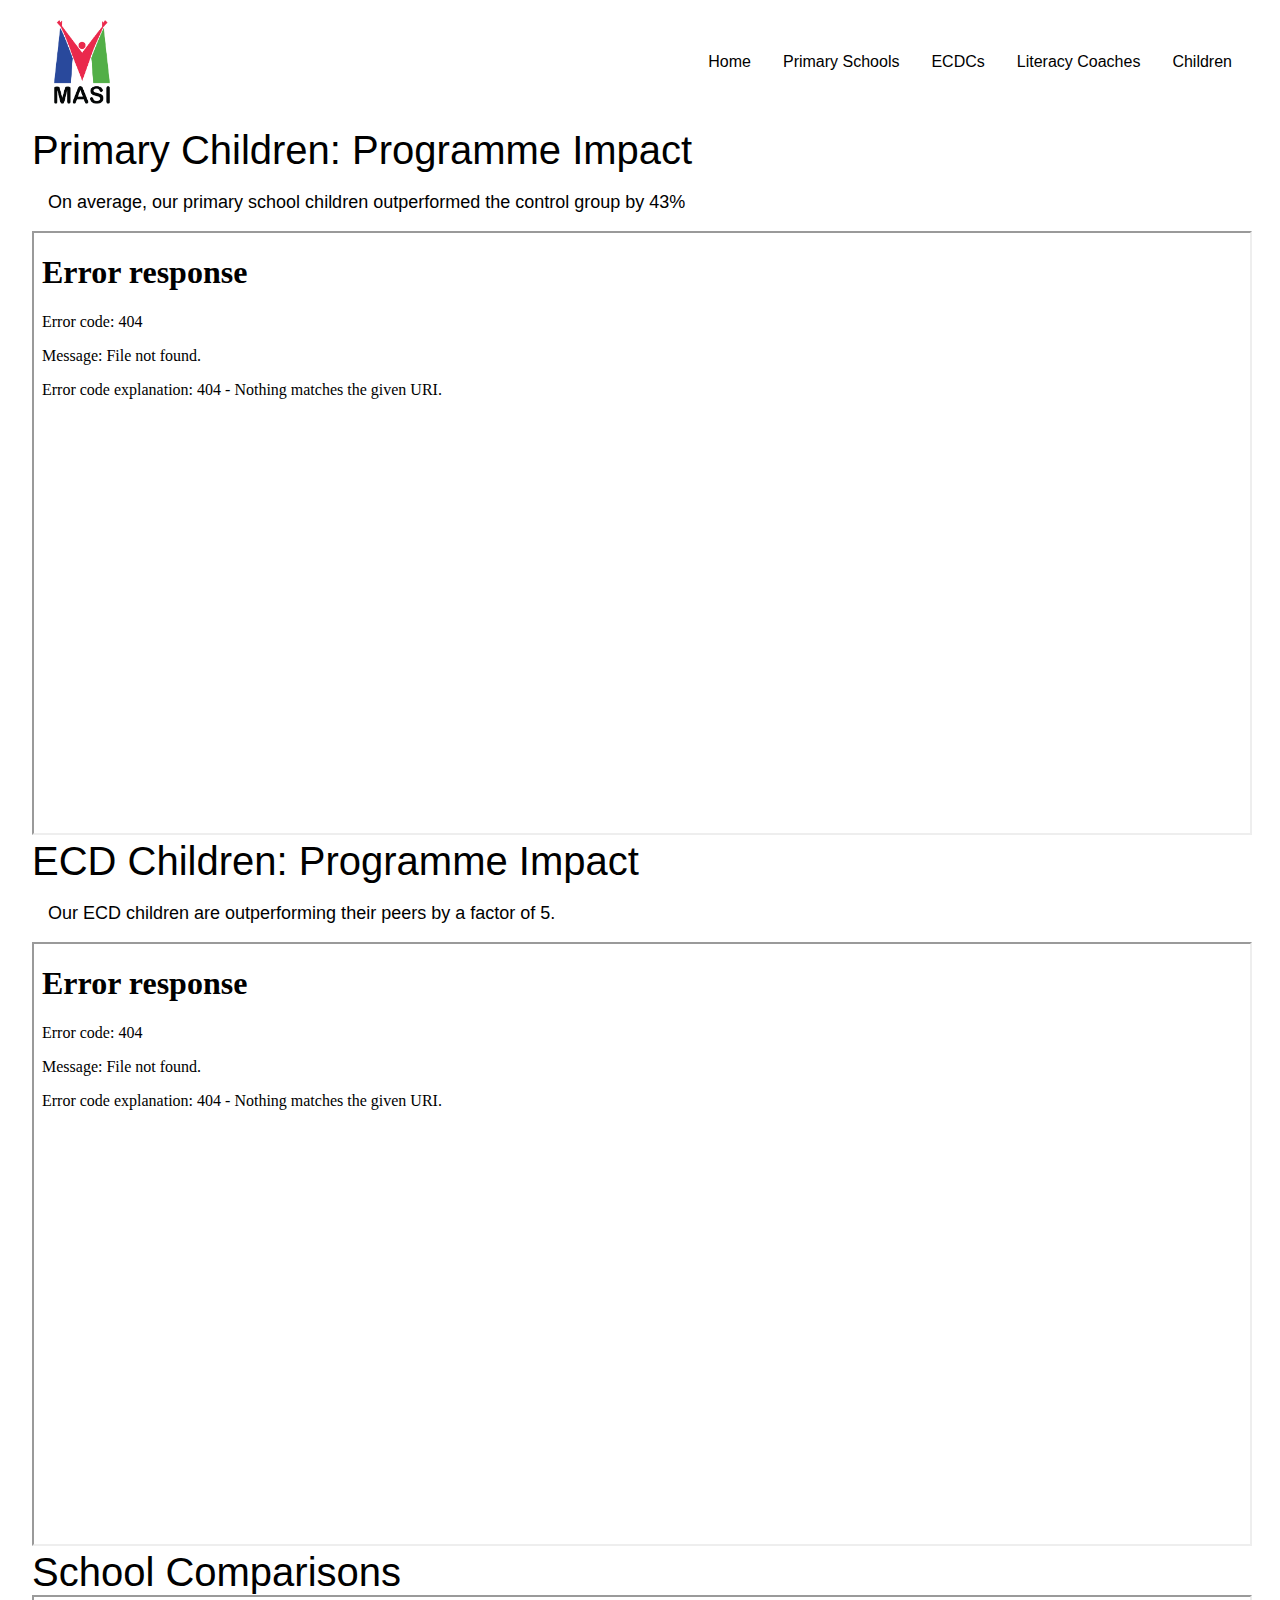
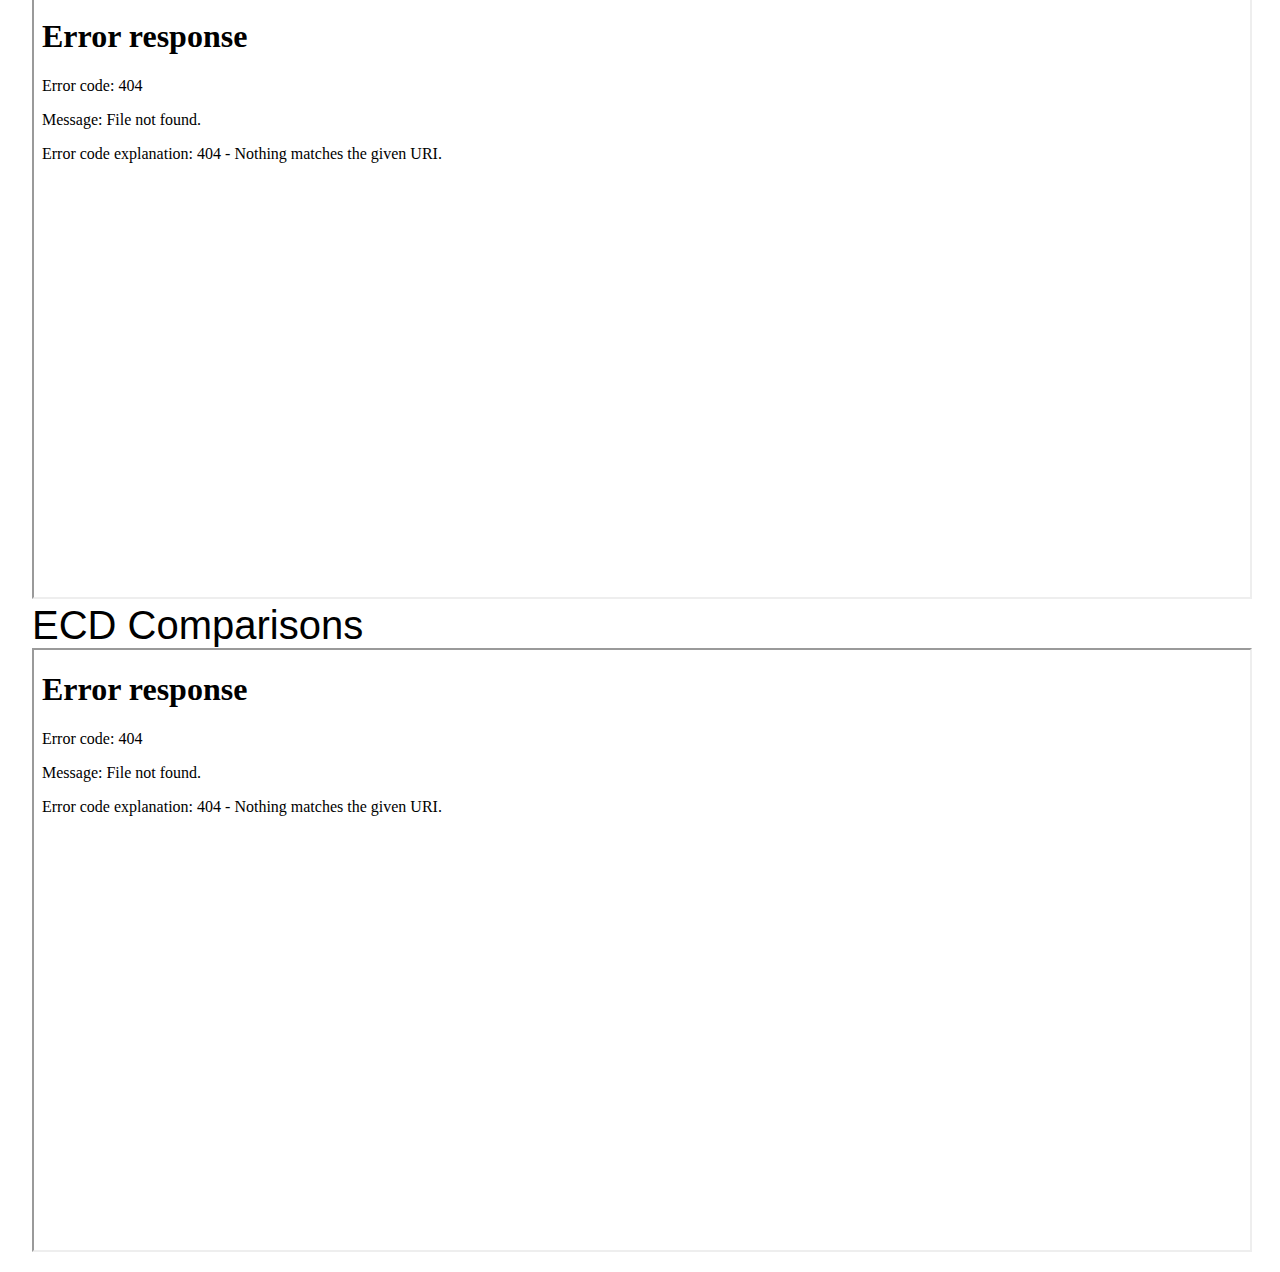
==== index.html @ c541f6a9 "first commit" ====
<!DOCTYPE html>
<html lang="en">
<head>
    <meta charset="UTF-8">
    <meta name="viewport" content="width=device-width, initial-scale=1.0">
    <link href="https://cdn.jsdelivr.net/npm/bootstrap@5.3.2/dist/css/bootstrap.min.css" rel="stylesheet" integrity="sha384-T3c6CoIi6uLrA9TneNEoa7RxnatzjcDSCmG1MXxSR1GAsXEV/Dwwykc2MPK8M2HN" crossorigin="anonymous">
    <link rel="stylesheet" href="styles.css">
    <title>Masi Stats</title>
</head>
<body>
    <nav class="navbar">
        <img src="static/Masi Logo Colour.png" alt="logo">
        <ul class="menu">
            <li><a href="index.html">Home</a></li>
            <li><a href="primary.html">Primary Schools</a></li>
            <li><a href="ecdc.html">ECDCs</a></li>
            <li><a href="youth.html">Literacy Coaches</a></li>
            <li><a href="children.html">Children</a></li>
        </ul>

    </nav>

<h3>Primary Children: Programme Impact</h3>
<p>On average, our primary school children outperformed the control group by 43%</p>
<iframe src="/Users/jimmckeown/Python/DataAnalysis/Childrens Results/websites/static/primary_performance_vs_control.html" width="100%" height="600"></iframe>
        
<h3>ECD Children: Programme Impact</h3>
<p>Our ECD children are outperforming their peers by a factor of 5.</p>
<iframe src="/Users/jimmckeown/Python/DataAnalysis/Childrens Results/websites/static/ecd_performance_vs_control.html" width="100%" height="600"></iframe>


<h3>School Comparisons</h3>
<iframe src="/Users/jimmckeown/Python/DataAnalysis/Childrens Results/websites/static/school_total_performance_on_vs_off.html" width="100%" height="600"></iframe>

<h3>ECD Comparisons</h3>
<iframe src="/Users/jimmckeown/Python/DataAnalysis/Childrens Results/websites/static/ecd_total_performance_on_vs_off.html" width="100%" height="600"></iframe>

<script src="https://cdn.jsdelivr.net/npm/bootstrap@5.3.2/dist/js/bootstrap.bundle.min.js" integrity="sha384-C6RzsynM9kWDrMNeT87bh95OGNyZPhcTNXj1NW7RuBCsyN/o0jlpcV8Qyq46cDfL" crossorigin="anonymous"></script>

</body>
</html>
---- styles.css ----
:root {
    --text-dark: #000;
    --text-light: #fff;
    --text-grey: #adbdcc;
    --body-font: "Roboto", sans-serif;
    --heading-font: "Anek Telugu", sans-serif;
    --h1-size: 94px;
    --h1-height: 108px;
    --h2-size: 50px;
    --h2-height: 75px;
    --h3-size: 40px;
    --h4-size: 32px;
    --h5-size: 28px;
    --h6-size: 22px;
    --subtitle-size: 17px;
    --subtitle-height: 26px;
    --p-size: 18px;
    --p-height: 26px;
    --secondary-text-size: 14px;
    --secondary-text-height: 18px;
    --button-size: 16px;
    /* Colors */
    --primary-red: #CC0000;
    --primary-blue: #0000CC;
    --primary-yellow: #FFFF00;
    --primary-green: #00994C;
    --purple-1: #6962f7;
    --purple-2: #7000ff;
    --blue-1: #00d4ff;
    --primary-accent: #0a2540;
    --primary-button-hover: #6d7A88;
    --bg-white: #fff;
    --bg-light: #f7f9fc;
    /* Spacing */
    --spacing-sm: 8px;
    --spacing-md: 16px;
    --spacing-lg: 32px;
    --spacing-xl: 64px;

}

body {
    font-family: var(--body-font);
    /* This line is nice b/c it sets the infrastructure for flipping from light to dark mode. */
    color: var(--text-dark);
    width: 100%;
    margin: 0;
    box-sizing: border-box;
    padding: var(--spacing-md) var(--spacing-lg);
}

h1 {
    font-weight: 600;
    font-family: var(--heading-font);
    font-size: var(--h1-size);
    margin: 0;
    width: 100%;
    letter-spacing: -1px;
    line-height: var(--h1-height);
}

h2 {
    font-weight: 500;
    font-family: var(--heading-font);
    font-size: var(--h2-size);
    margin: 0;
    width: 100%;
    letter-spacing: -0.25px;
    line-height: var(--h2-height);

}

h3 {
    font-weight: 500;
    font-family: var(--heading-font);
    font-size: var(--h3-size);
    margin: 0;
    width: 100%;
}


h4 {
    font-weight: 500;
    font-family: var(--heading-font);
    font-size: var(--h4-size);
    margin: 0;
    width: 100%;
    letter-spacing: 0.25px
}

h5 {
    font-weight: 500;
    font-family: var(--heading-font);
    font-size: var(--h5-size);
    margin: 0;
    width: 100%;
}

h6 {
    font-weight: 500;
    font-family: var(--heading-font);
    font-size: var(--h6-size);
    margin: 0;
    width: 100%;
}

a {
    text-decoration: none;
    color: var(--purple-1);
    font-weight: 500;
    transition: color 0.25s ease;
}

a:hover {
    color: var(--primary-accent);
}

.subtitle {
    color: var(--purple-1);
    font-family: var(--heading-font);
    font-weight: 500;
    font-size: var(--subtitle-size);
    line-height: var(--subtitle-height);
}

.subtitle2 {
    color: var(--blue-1);
    font-family: var(--heading-font);
    font-weight: 500;
    font-size: var(--subtitle-size);
    line-height: var(--subtitle-height);
}

p {
    font-size: var(--p-size);
    line-height: var(--p-height);
    font-weight: 400;
    margin: var(--spacing-md);
}

.secondary-text {
    font-size: var(--secondary-text-size);
    line-height: var(--secondary-text-height);
    color: var(--text-grey);
    letter-spacing: 0.25px;
}

.primary-button {
    font-family: var(--body-font);
    font-size: var(--button-size);
    letter-spacing: 1.25px;
    font-weight: bold;
    border-radius: 20px;
    background-color: var(--primary-accent);
    border: none;
    padding: var(--spacing-sm) var(--spacing-md);
    color: var(--text-light);
    transition: all 0.15s ease;
}

.primary-button:hover{
    background-color: var(--primary-button-hover);
    cursor: pointer;
}


.navbar img {
    width: 100px;
}

.secondary-button {
    font-family: var(--body-font);
    font-size: var(--button-size);
    letter-spacing: 1.25px;
    font-weight: bold;
    border-radius: 20px;
    background-color: trasparent;
    border: none;
    color: var(--primary-accent);
    transition: all 0.15s ease;
}

.secondary-button:hover{
    opacity: 0.75;
    cursor: pointer;
}

.navbar {
    display: flex;
    justify-content: space-between;
    align-items: center;
    width: 100%;
    max-width: var(--standard-width); 
    padding: 0;
    margin: auto auto 20px auto; 
}


.menu {
    display: flex;
    list-style: none;
    justify-content: space-between;
    align-items: center;

}

.menu a{
    color: var(--text-dark);
    margin: 0 var(--spacing-md);
}
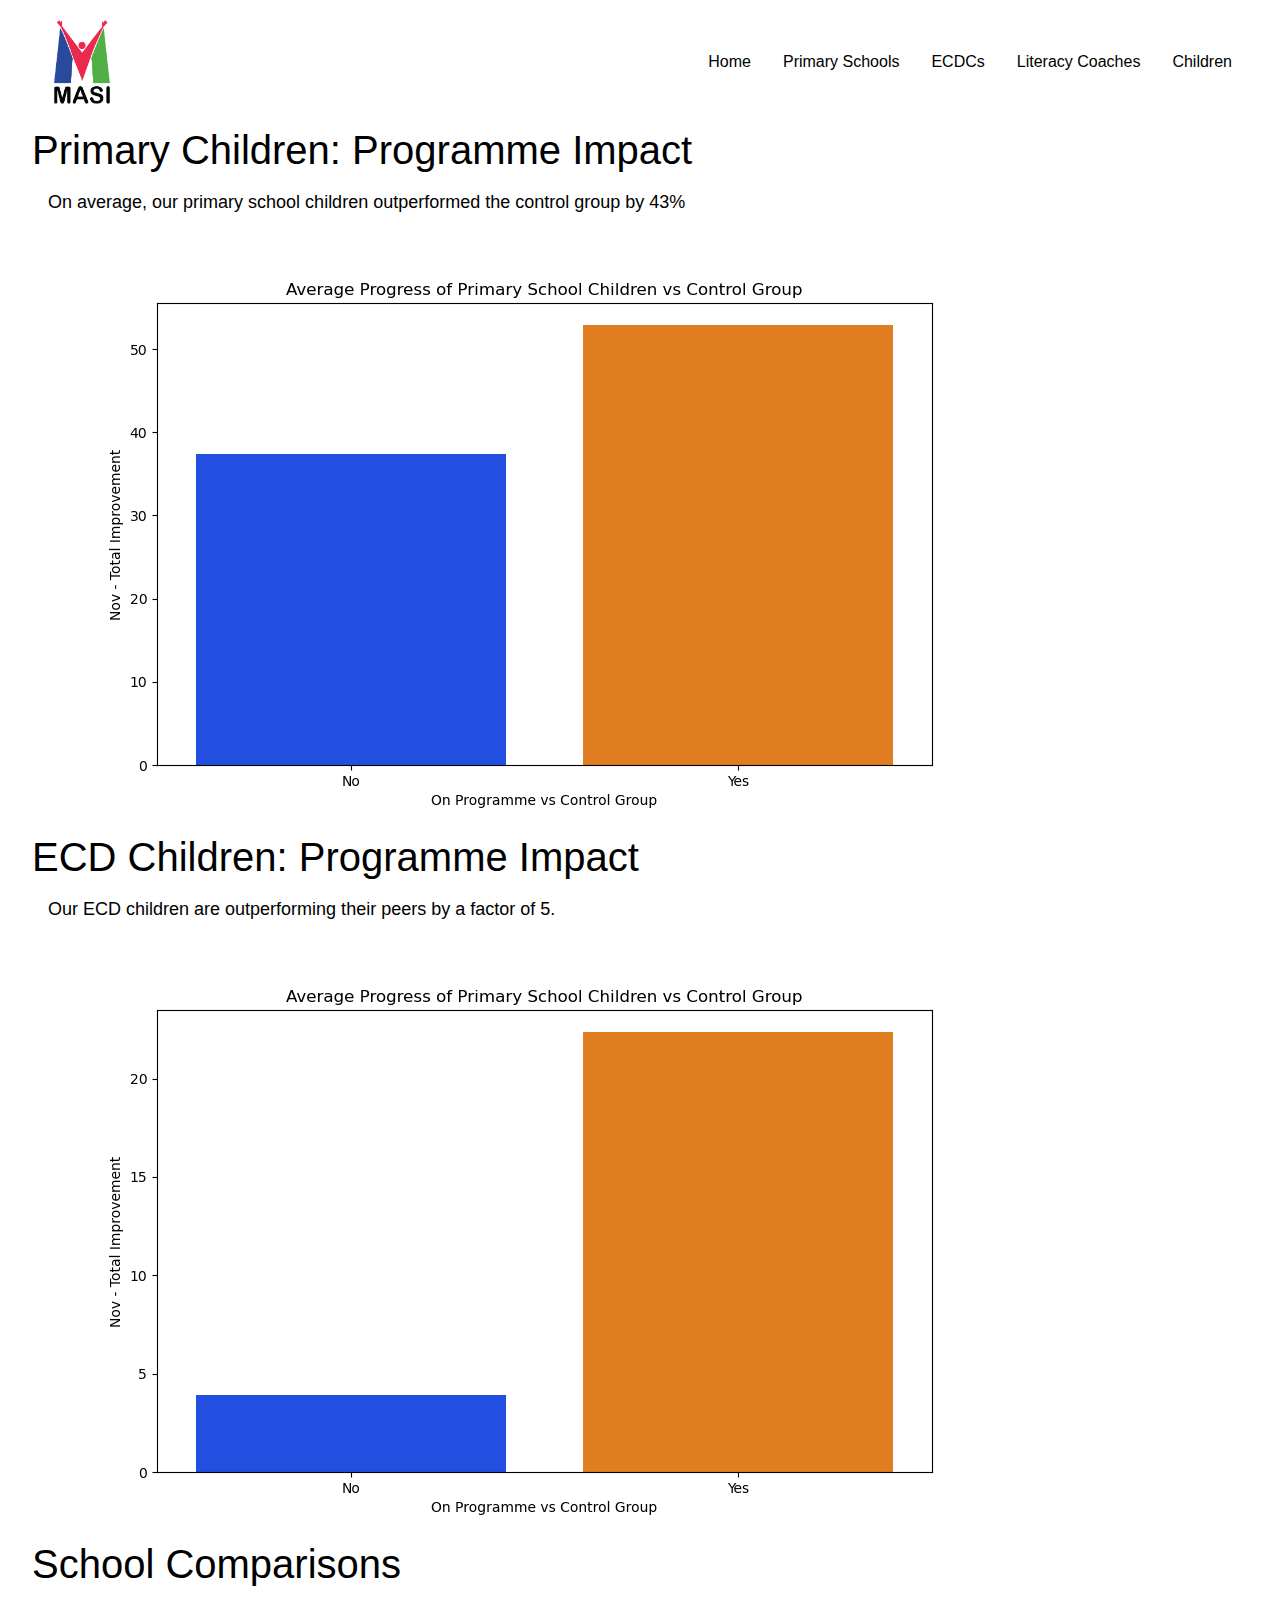
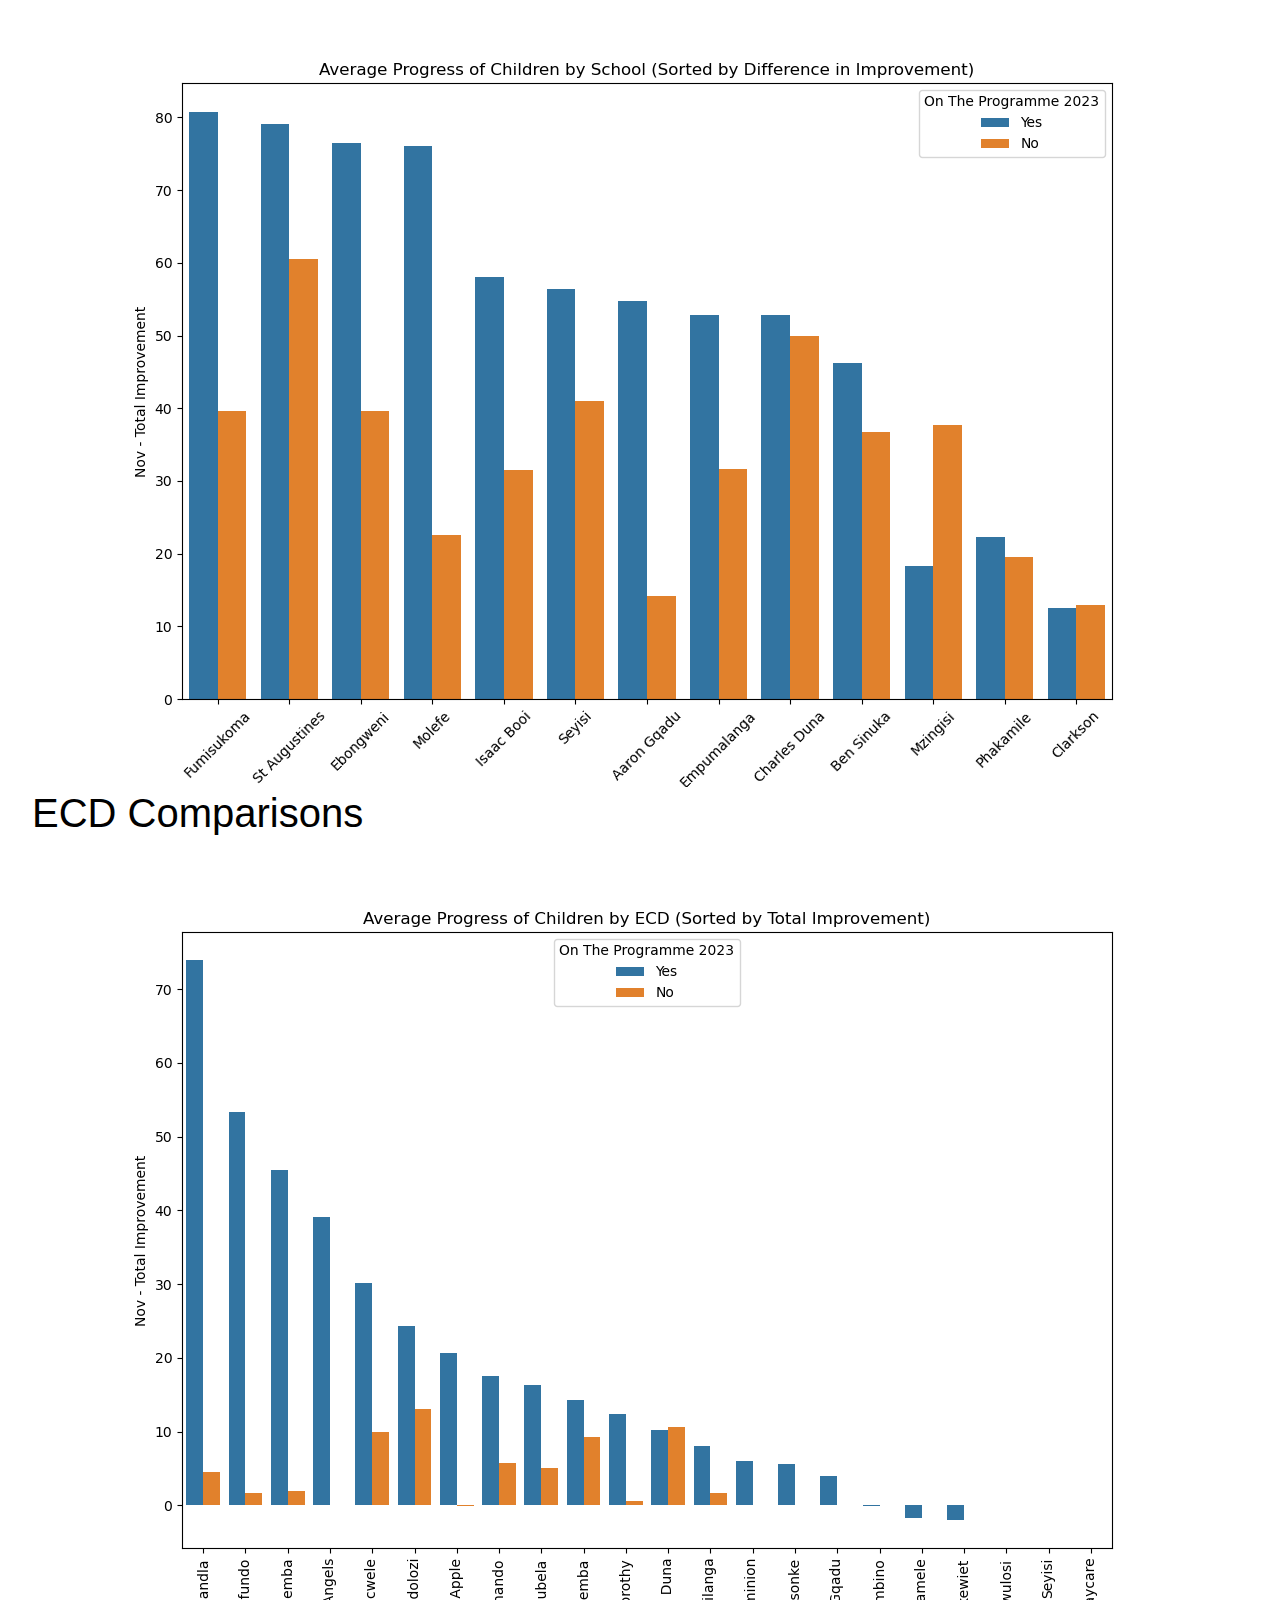
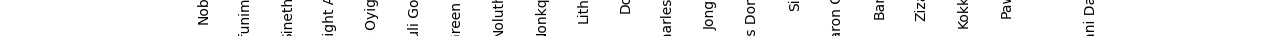
==== commit 449be786: "update index and primary page" ====
--- a/index.html
+++ b/index.html
@@ -22,20 +22,17 @@
 
 <h3>Primary Children: Programme Impact</h3>
 <p>On average, our primary school children outperformed the control group by 43%</p>
-<iframe src="/Users/jimmckeown/Python/DataAnalysis/Childrens Results/websites/static/primary_performance_vs_control.html" width="100%" height="600"></iframe>
-        
+<img src="static/primary_performance_vs_control.png" alt="">        
 <h3>ECD Children: Programme Impact</h3>
 <p>Our ECD children are outperforming their peers by a factor of 5.</p>
-<iframe src="/Users/jimmckeown/Python/DataAnalysis/Childrens Results/websites/static/ecd_performance_vs_control.html" width="100%" height="600"></iframe>
+<img src="static/ecd_performance_vs_control.png" alt="">        
 
 
 <h3>School Comparisons</h3>
-<iframe src="/Users/jimmckeown/Python/DataAnalysis/Childrens Results/websites/static/school_total_performance_on_vs_off.html" width="100%" height="600"></iframe>
+<img src="static/school_total_performance_on_vs_off.png" alt="">        
 
 <h3>ECD Comparisons</h3>
-<iframe src="/Users/jimmckeown/Python/DataAnalysis/Childrens Results/websites/static/ecd_total_performance_on_vs_off.html" width="100%" height="600"></iframe>
-
-<script src="https://cdn.jsdelivr.net/npm/bootstrap@5.3.2/dist/js/bootstrap.bundle.min.js" integrity="sha384-C6RzsynM9kWDrMNeT87bh95OGNyZPhcTNXj1NW7RuBCsyN/o0jlpcV8Qyq46cDfL" crossorigin="anonymous"></script>
+<img src="static/ecd_total_performance_on_vs_off.png" alt="">        
 
 </body>
 </html>
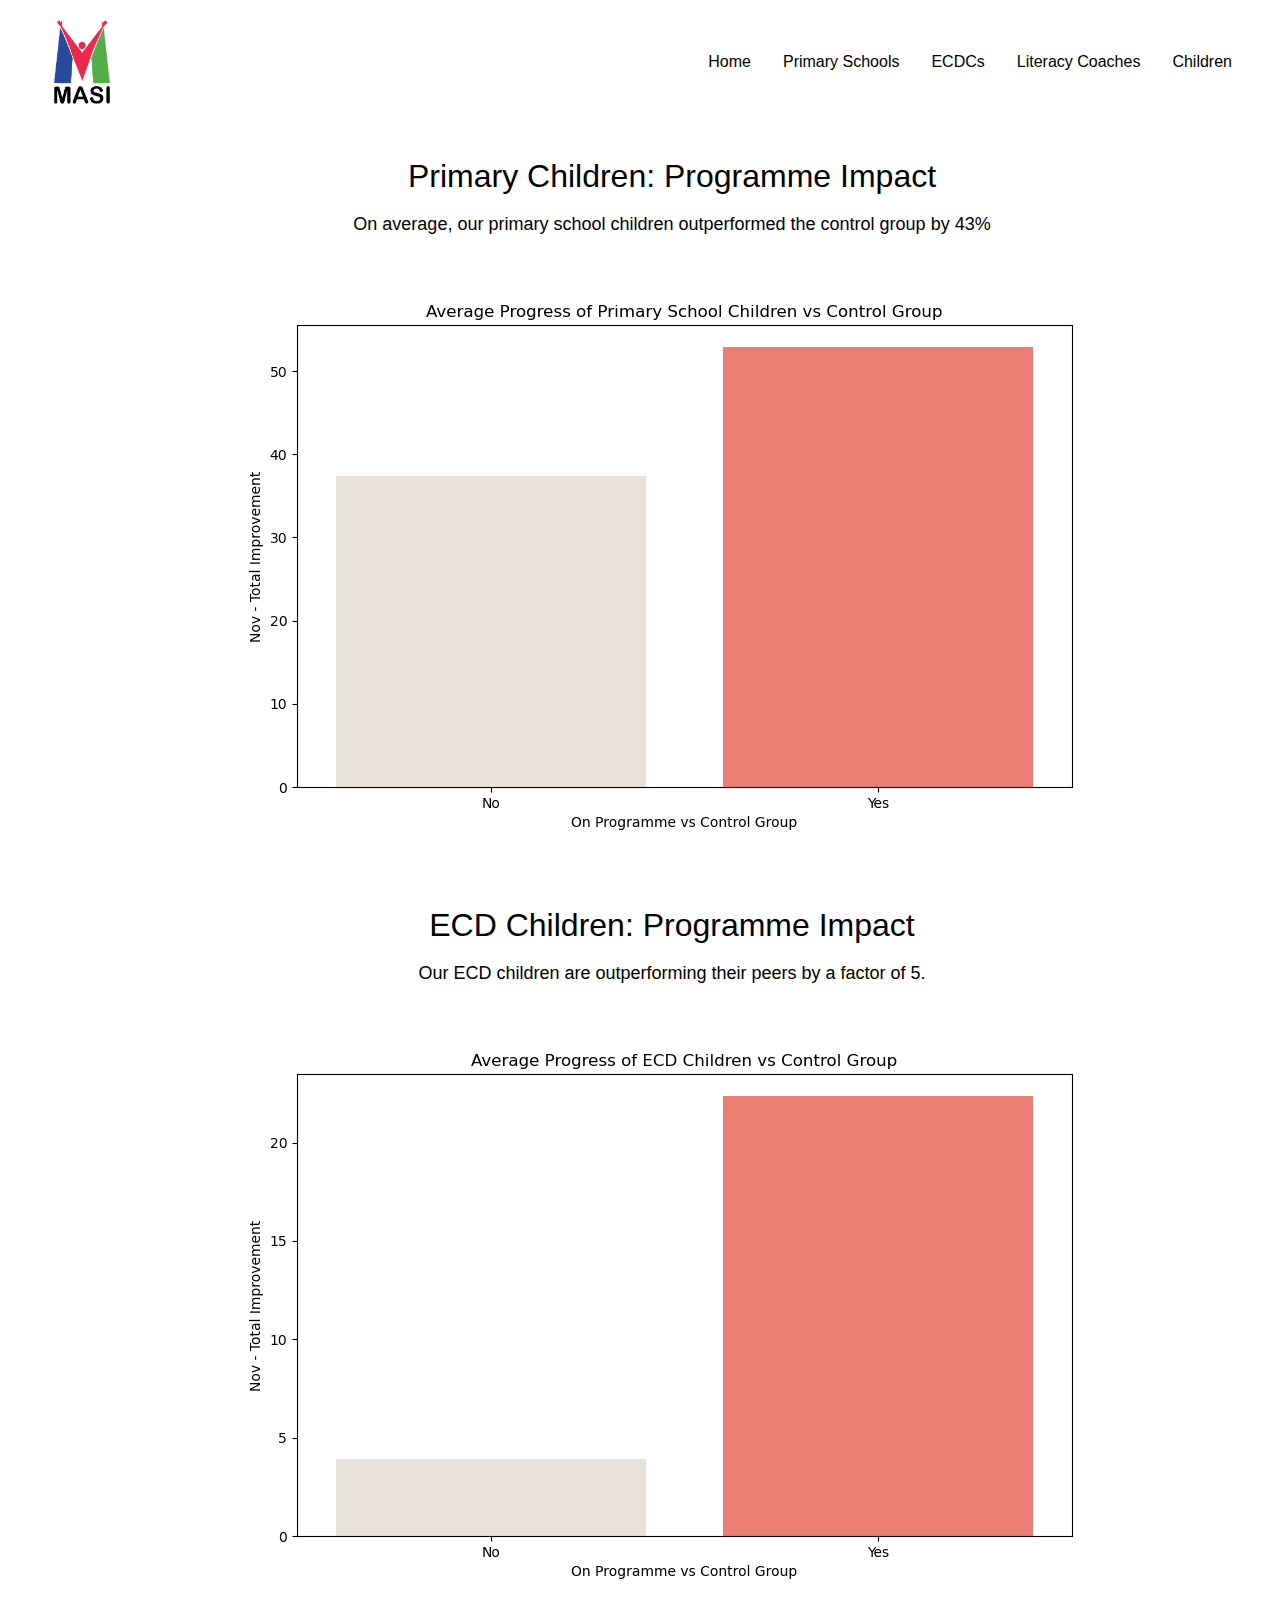
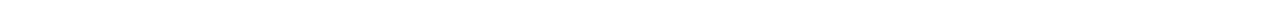
==== commit 4c54a933: "pages update" ====
--- a/index.html
+++ b/index.html
@@ -20,19 +20,17 @@
 
     </nav>
 
-<h3>Primary Children: Programme Impact</h3>
-<p>On average, our primary school children outperformed the control group by 43%</p>
-<img src="static/primary_performance_vs_control.png" alt="">        
-<h3>ECD Children: Programme Impact</h3>
-<p>Our ECD children are outperforming their peers by a factor of 5.</p>
-<img src="static/ecd_performance_vs_control.png" alt="">        
 
+    <div class="section-container">
+    <h3>Primary Children: Programme Impact</h3>
+    <p>On average, our primary school children outperformed the control group by 43%</p>
+    <img src="static/primary_performance_vs_control.png" alt="">        
+    
 
-<h3>School Comparisons</h3>
-<img src="static/school_total_performance_on_vs_off.png" alt="">        
-
-<h3>ECD Comparisons</h3>
-<img src="static/ecd_total_performance_on_vs_off.png" alt="">        
+    <h3>ECD Children: Programme Impact</h3>
+    <p>Our ECD children are outperforming their peers by a factor of 5.</p>
+    <img src="static/ecd_performance_vs_control.png" alt="">        
+    </div>
 
 </body>
 </html>
--- a/styles.css
+++ b/styles.css
@@ -8,9 +8,9 @@
     --h1-height: 108px;
     --h2-size: 50px;
     --h2-height: 75px;
-    --h3-size: 40px;
-    --h4-size: 32px;
-    --h5-size: 28px;
+    --h3-size: 32px;
+    --h4-size: 28px;
+    --h5-size: 24px;
     --h6-size: 22px;
     --subtitle-size: 17px;
     --subtitle-height: 26px;
@@ -36,6 +36,7 @@
     --spacing-md: 16px;
     --spacing-lg: 32px;
     --spacing-xl: 64px;
+    --standard-width: 1244px;
 
 }
 
@@ -75,6 +76,7 @@
     font-family: var(--heading-font);
     font-size: var(--h3-size);
     margin: 0;
+    margin-top: 50px;
     width: 100%;
 }
 
@@ -190,7 +192,7 @@
     justify-content: space-between;
     align-items: center;
     width: 100%;
-    max-width: var(--standard-width); 
+    max-width: 100%; /* Adjusted to 100% or you can set a specific value */
     padding: 0;
     margin: auto auto 20px auto; 
 }
@@ -207,4 +209,17 @@
 .menu a{
     color: var(--text-dark);
     margin: 0 var(--spacing-md);
+}
+
+.menu a:hover{
+
+    text-decoration: underline;
+}
+
+.section-container {
+    text-align: center;
+    width: 100%;
+    max-width: var(--standard-width); /* Adjusted based on the root variable */
+    margin: 0 auto; /* Centers the container */
+    padding: 0 var(--spacing-lg); /* Optional: Adds padding inside the container */
 }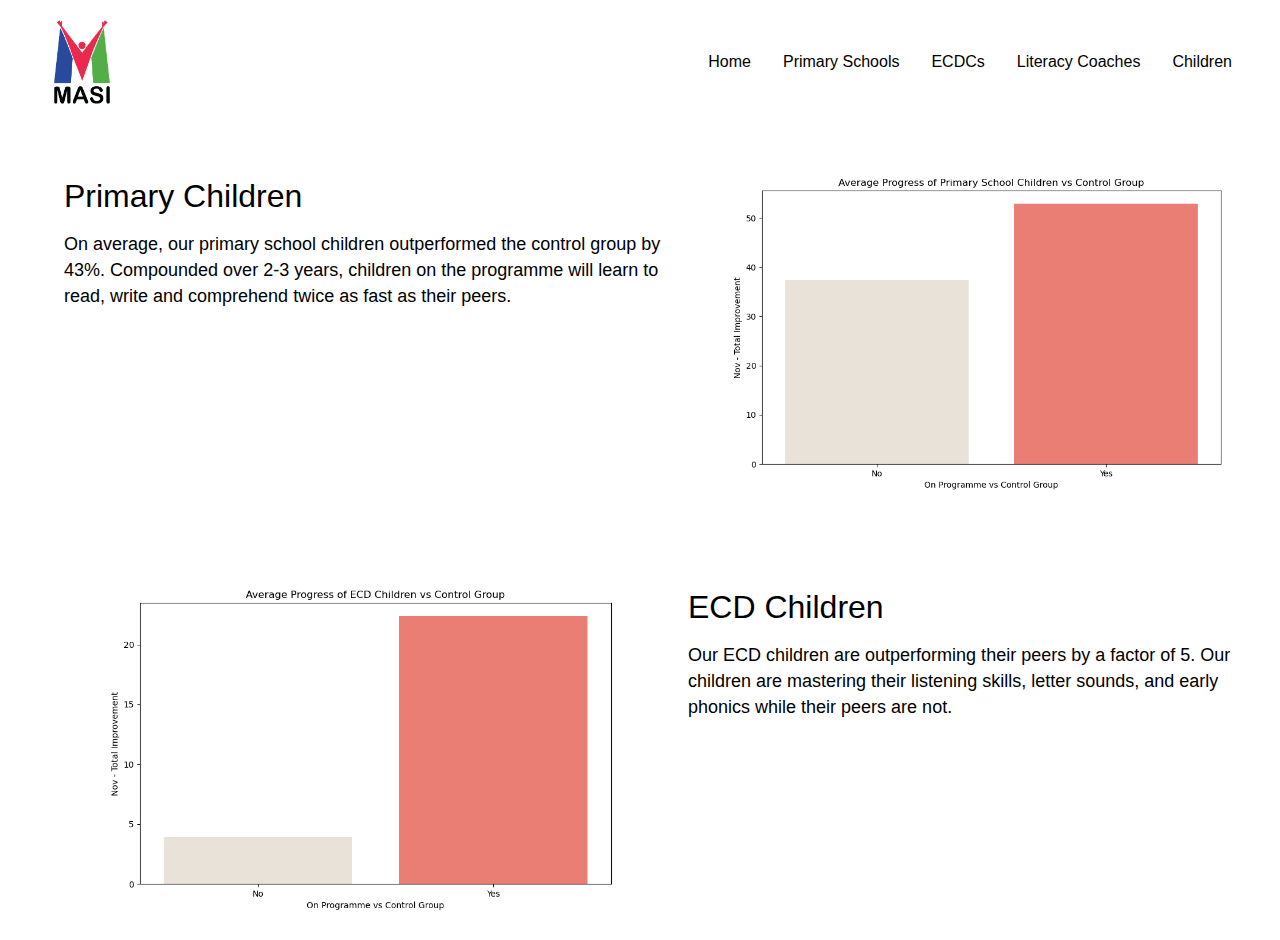
==== commit 07552b8c: "css changes index and primary page" ====
--- a/index.html
+++ b/index.html
@@ -1,36 +1,66 @@
 <!DOCTYPE html>
 <html lang="en">
-<head>
-    <meta charset="UTF-8">
-    <meta name="viewport" content="width=device-width, initial-scale=1.0">
-    <link href="https://cdn.jsdelivr.net/npm/bootstrap@5.3.2/dist/css/bootstrap.min.css" rel="stylesheet" integrity="sha384-T3c6CoIi6uLrA9TneNEoa7RxnatzjcDSCmG1MXxSR1GAsXEV/Dwwykc2MPK8M2HN" crossorigin="anonymous">
-    <link rel="stylesheet" href="styles.css">
+  <head>
+    <meta charset="UTF-8" />
+    <meta name="viewport" content="width=device-width, initial-scale=1.0" />
+    <link
+      href="https://cdn.jsdelivr.net/npm/bootstrap@5.3.2/dist/css/bootstrap.min.css"
+      rel="stylesheet"
+      integrity="sha384-T3c6CoIi6uLrA9TneNEoa7RxnatzjcDSCmG1MXxSR1GAsXEV/Dwwykc2MPK8M2HN"
+      crossorigin="anonymous"
+    />
+    <link rel="stylesheet" href="styles.css" />
     <title>Masi Stats</title>
-</head>
-<body>
+  </head>
+  <body>
     <nav class="navbar">
-        <img src="static/Masi Logo Colour.png" alt="logo">
-        <ul class="menu">
-            <li><a href="index.html">Home</a></li>
-            <li><a href="primary.html">Primary Schools</a></li>
-            <li><a href="ecdc.html">ECDCs</a></li>
-            <li><a href="youth.html">Literacy Coaches</a></li>
-            <li><a href="children.html">Children</a></li>
-        </ul>
-
+      <img src="static/Masi Logo Colour.png" alt="logo" />
+      <ul class="menu">
+        <li><a href="index.html">Home</a></li>
+        <li><a href="primary.html">Primary Schools</a></li>
+        <li><a href="ecdc.html">ECDCs</a></li>
+        <li><a href="youth.html">Literacy Coaches</a></li>
+        <li><a href="children.html">Children</a></li>
+      </ul>
     </nav>
 
-
     <div class="section-container">
-    <h3>Primary Children: Programme Impact</h3>
-    <p>On average, our primary school children outperformed the control group by 43%</p>
-    <img src="static/primary_performance_vs_control.png" alt="">        
-    
-
-    <h3>ECD Children: Programme Impact</h3>
-    <p>Our ECD children are outperforming their peers by a factor of 5.</p>
-    <img src="static/ecd_performance_vs_control.png" alt="">        
+      <div class="two-column">
+        <div class="col-left">
+          <h3>Primary Children</h3>
+          <p>
+            On average, our primary school children outperformed the control
+            group by 43%. Compounded over 2-3 years, children on the programme
+            will learn to read, write and comprehend twice as fast as their
+            peers.
+          </p>
+        </div>
+        <div class="col-right">
+          <img
+            id="primary_home"
+            src="static/primary_performance_vs_control.png"
+            alt=""
+          />
+        </div>
+      </div>
+      <br /><br />
+      <div class="two-column">
+        <div class="col-left">
+          <img
+            id="ecd_home"
+            src="static/ecd_performance_vs_control.png"
+            alt=""
+          />
+        </div>
+        <div class="col-right">
+          <h3>ECD Children</h3>
+          <p>
+            Our ECD children are outperforming their peers by a factor of 5. Our
+            children are mastering their listening skills, letter sounds, and
+            early phonics while their peers are not.
+          </p>
+        </div>
+      </div>
     </div>
-
-</body>
+  </body>
 </html>
--- a/styles.css
+++ b/styles.css
@@ -106,6 +106,16 @@
     width: 100%;
 }
 
+#primary_home, .col-image {
+    width: 100%;
+    margin-top: 20px;
+}
+
+#ecd_home {
+    width: 100%;
+    margin-top: 20px;
+}
+
 a {
     text-decoration: none;
     color: var(--purple-1);
@@ -137,7 +147,7 @@
     font-size: var(--p-size);
     line-height: var(--p-height);
     font-weight: 400;
-    margin: var(--spacing-md);
+    margin: var(--spacing-md) 0;
 }
 
 .secondary-text {
@@ -222,4 +232,38 @@
     max-width: var(--standard-width); /* Adjusted based on the root variable */
     margin: 0 auto; /* Centers the container */
     padding: 0 var(--spacing-lg); /* Optional: Adds padding inside the container */
+}
+
+
+.two-column {
+    width: 100%;
+    display: flex;
+    flex-direction: row;
+    justify-content: center;
+    box-sizing: border-box;
+    align-items: flex-start;
+
+}
+
+.two-column > .col-left {
+    width: 50%;
+    box-sizing: border-box;
+    padding: 0 var(--spacing-md 0 0);
+    display: flex;
+    flex-direction: column;
+    align-items: start;
+    justify-content: center;
+    text-align: left;
+
+}
+
+.two-column > .col-right {
+    width: 50%;
+    box-sizing: border-box;
+    padding: 0 0 0 var(--spacing-md);
+    display: flex;
+    flex-direction: column;
+    align-items: start;
+    justify-content: center;
+    text-align: left;
 }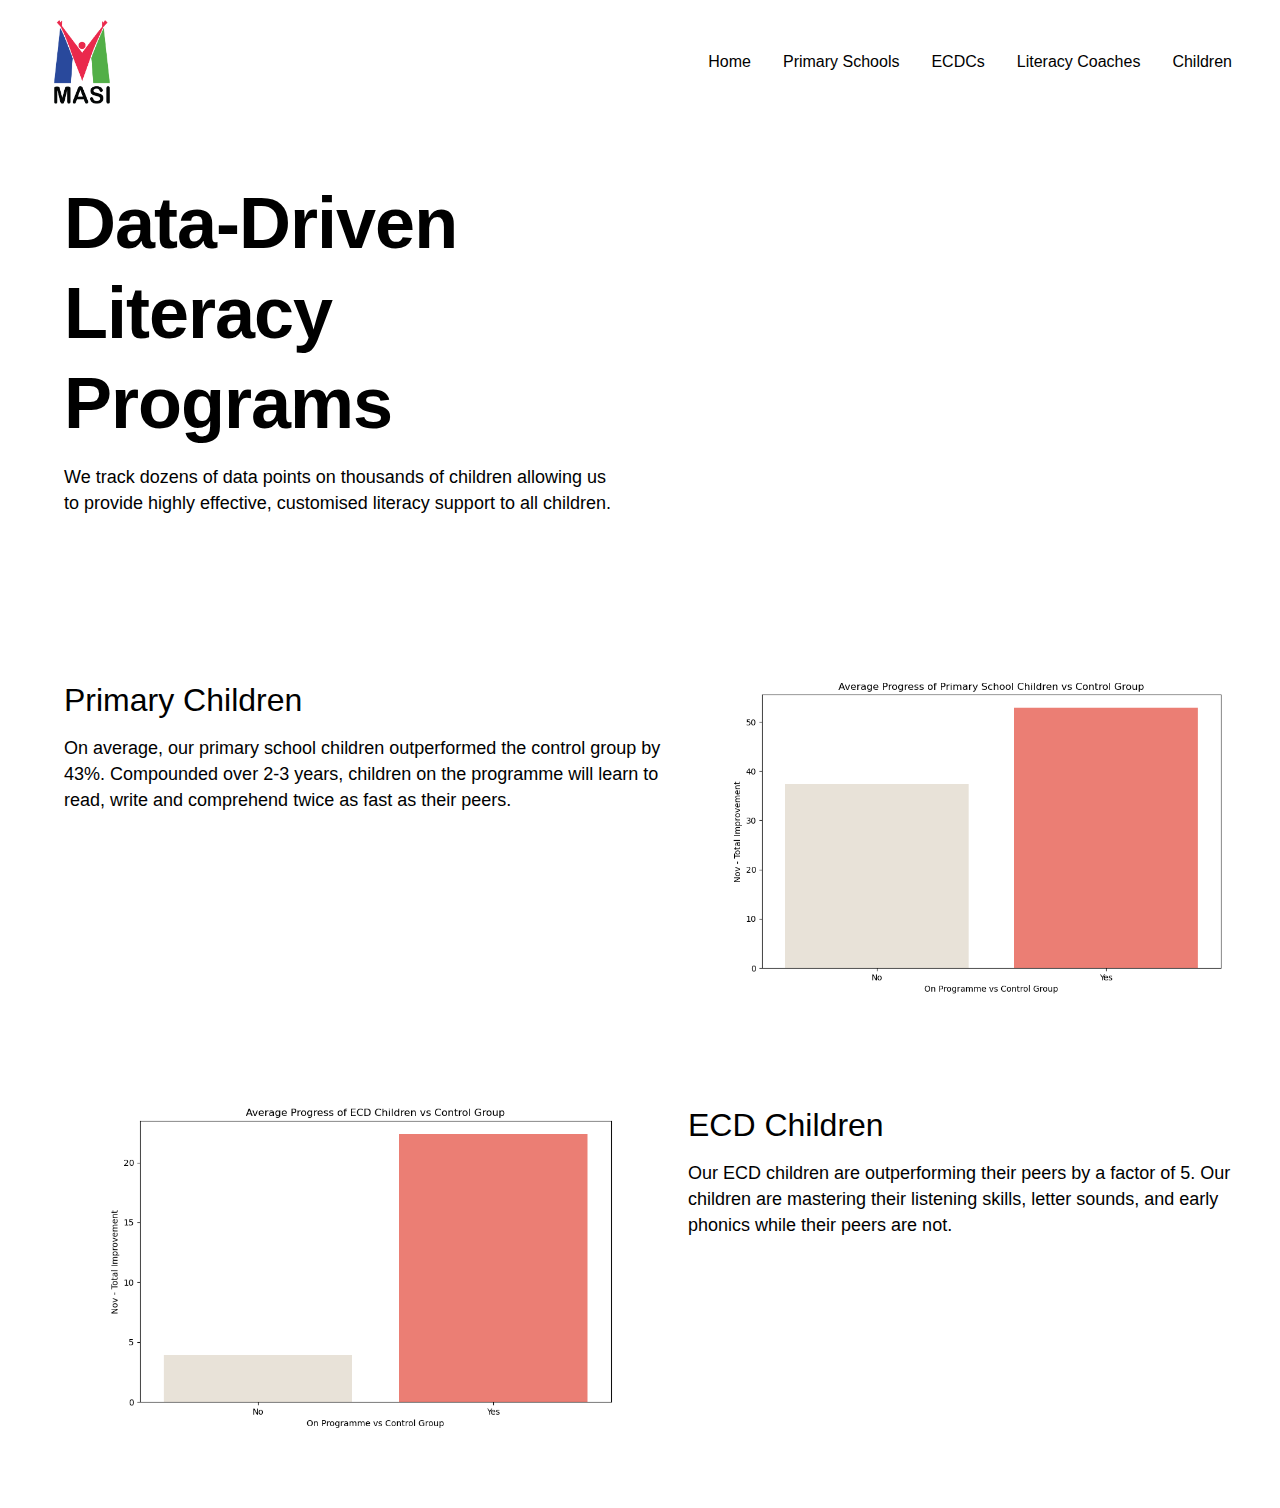
==== commit 05498019: "updated primary & ecd pages. added banner on index.html" ====
--- a/index.html
+++ b/index.html
@@ -25,6 +25,25 @@
     </nav>
 
     <div class="section-container">
+      <div class="hero">
+        <div class="two-column">
+          <div class="col-left">
+            <h1>Data-Driven Literacy Programs</h1>
+            <p>
+              We track dozens of data points on thousands of children allowing
+              us to provide highly effective, customised literacy support to all
+              children.
+            </p>
+          </div>
+          <div class="col-right">
+            <img
+              class="col-image"
+              src="static/Anelisa Nakani, Ahlumile Ntamo, Luphawu Fulatela (6).png"
+              alt=""
+            />
+          </div>
+        </div>
+      </div>
       <div class="two-column">
         <div class="col-left">
           <h3>Primary Children</h3>
@@ -43,7 +62,7 @@
           />
         </div>
       </div>
-      <br /><br />
+
       <div class="two-column">
         <div class="col-left">
           <img
--- a/styles.css
+++ b/styles.css
@@ -242,6 +242,7 @@
     justify-content: center;
     box-sizing: border-box;
     align-items: flex-start;
+    margin-bottom: 50px;
 
 }
 
@@ -266,4 +267,66 @@
     align-items: start;
     justify-content: center;
     text-align: left;
+}
+
+.two-thirds-column {
+    width: 100%;
+    display: flex;
+    flex-direction: row;
+    justify-content: center;
+    box-sizing: border-box;
+    align-items: flex-start;
+
+}
+
+.two-thirds-column > .col-left {
+    width: 33%;
+    box-sizing: border-box;
+    padding: 0 var(--spacing-md 0 0);
+    display: flex;
+    flex-direction: column;
+    align-items: start;
+    justify-content: center;
+    text-align: left;
+
+}
+
+.two-thirds-column > .col-right {
+    width: 67%;
+    box-sizing: border-box;
+    padding: 0 0 0 var(--spacing-md);
+    display: flex;
+    flex-direction: column;
+    align-items: start;
+    justify-content: center;
+    text-align: left;
+}
+
+
+.hero {
+    margin-bottom: 100px;
+}
+.hero h1{
+    font-size: 72px;
+    line-height: 90px;
+}
+
+.hero .two-column > .col-left {
+
+    padding-top: 50px;
+    display: flex;
+    flex-direction: column;
+    align-items: center;
+    justify-content: center;
+    text-align: left;
+
+}
+
+.hero p {
+    padding-right: 60px;
+}
+
+.hero .col-image {
+    width: 110%;
+    padding-bottom: 60px;
 }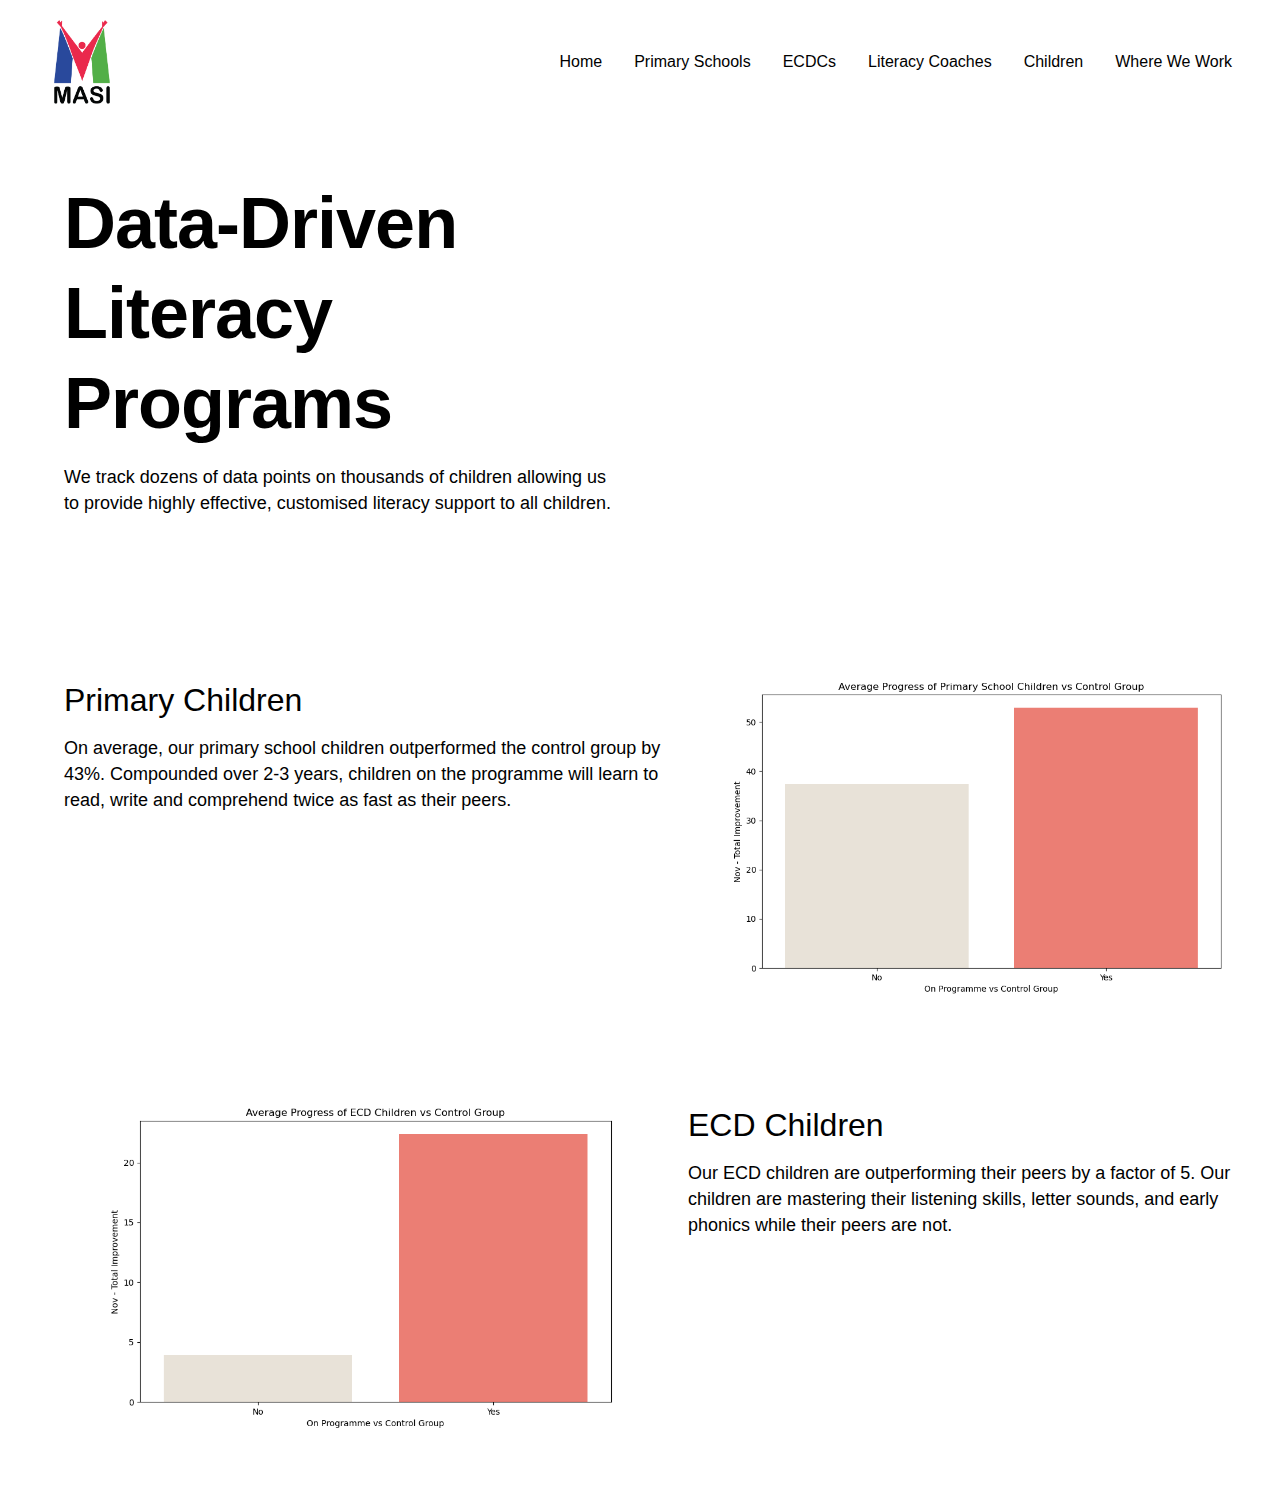
==== commit f4173923: "built mapboxes" ====
--- a/index.html
+++ b/index.html
@@ -21,6 +21,7 @@
         <li><a href="ecdc.html">ECDCs</a></li>
         <li><a href="youth.html">Literacy Coaches</a></li>
         <li><a href="children.html">Children</a></li>
+        <li><a href="map.html">Where We Work</a></li>
       </ul>
     </nav>
 
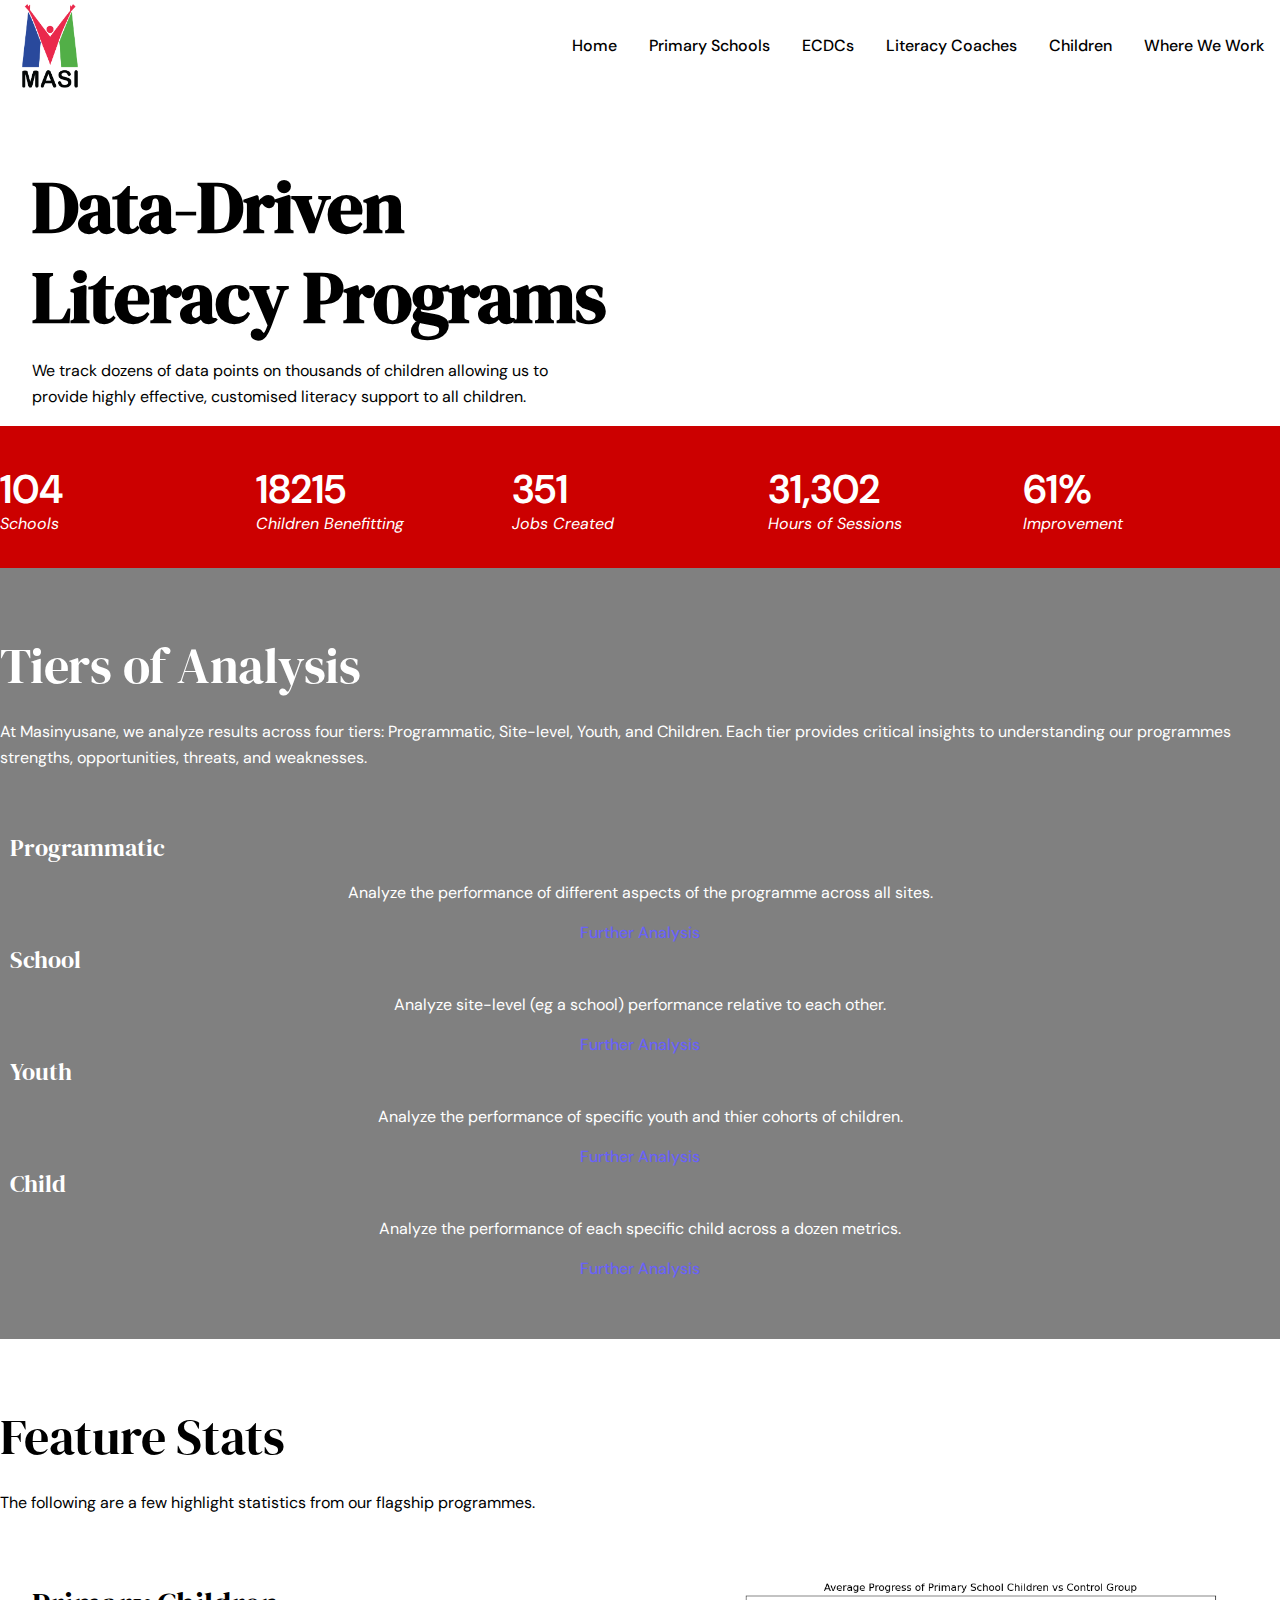
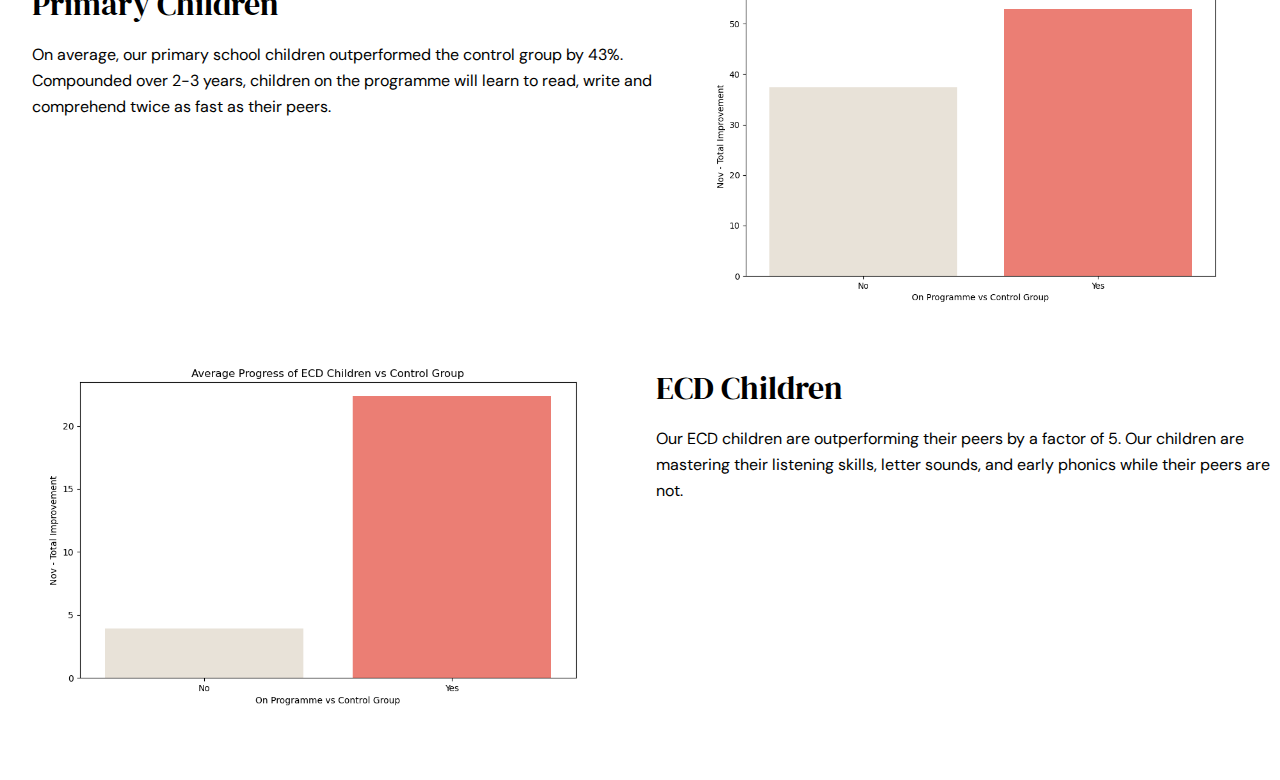
==== commit 1e173f3d: "add stat bar, tiers" ====
--- a/index.html
+++ b/index.html
@@ -8,6 +8,12 @@
       rel="stylesheet"
       integrity="sha384-T3c6CoIi6uLrA9TneNEoa7RxnatzjcDSCmG1MXxSR1GAsXEV/Dwwykc2MPK8M2HN"
       crossorigin="anonymous"
+    />
+    <link rel="preconnect" href="https://fonts.googleapis.com" />
+    <link rel="preconnect" href="https://fonts.gstatic.com" crossorigin />
+    <link
+      href="https://fonts.googleapis.com/css2?family=Anek+Telugu:wght@100;200;300;400;500;600;700;800&family=DM+Sans:ital,opsz,wght@0,9..40,100;0,9..40,200;0,9..40,300;0,9..40,400;0,9..40,500;0,9..40,600;0,9..40,700;0,9..40,800;1,9..40,100&family=DM+Serif+Display:ital@0;1&family=Roboto:wght@100;400;500;700;900&display=swap"
+      rel="stylesheet"
     />
     <link rel="stylesheet" href="styles.css" />
     <title>Masi Stats</title>
@@ -45,24 +51,202 @@
           </div>
         </div>
       </div>
-      <div class="two-column">
-        <div class="col-left">
-          <h3>Primary Children</h3>
-          <p>
-            On average, our primary school children outperformed the control
-            group by 43%. Compounded over 2-3 years, children on the programme
-            will learn to read, write and comprehend twice as fast as their
-            peers.
+    </div>
+    <!-- STATS BAR -->
+    <!--begin stats-bar -->
+    <div class="stats-bar-wrapper">
+      <!--begin image-overlay -->
+      <div class="image-overlay"></div>
+      <!--end image-overlay -->
+
+      <!--begin container-->
+      <div class="container stats-bar-inside">
+        <!--begin row-->
+        <div class="row">
+          <!--begin stats-bar-box -->
+          <div
+            class="stats-bar-box text-center wow fadeIn"
+            data-wow-delay="0.15s"
+          >
+            <!-- <i class="icon icon-design-pencil-rule-streamline"></i> -->
+            <img class="icon-small" src="images/child.svg" alt="" />
+            <p class="stats-bar-title">
+              <span class="facts-numbers">104</span><br />Schools
+            </p>
+          </div>
+          <!--end stats-bar-box -->
+
+          <!--begin stats-bar-box -->
+          <div
+            class="stats-bar-box text-center wow fadeIn"
+            data-wow-delay="0.3s"
+          >
+            <img class="icon-small-blue" src="images/letters.svg" alt="" />
+
+            <p class="stats-bar-title">
+              <span class="facts-numbers">18215</span><br />Children Benefitting
+            </p>
+          </div>
+          <!--end stats-bar-box -->
+
+          <!--begin stats-bar-box -->
+          <div
+            class="stats-bar-box text-center wow fadeIn"
+            data-wow-delay="0.45s"
+          >
+            <img class="icon-small" src="images/youth.svg" alt="" />
+
+            <p class="stats-bar-title">
+              <span class="facts-numbers">351</span><br />Jobs Created
+            </p>
+          </div>
+          <!--end stats-bar-box -->
+
+          <!--begin stats-bar-box -->
+          <div
+            class="stats-bar-box text-center wow fadeIn"
+            data-wow-delay="0.6s"
+          >
+            <img class="icon-small-blue" src="images/clock.svg" alt="" />
+
+            <p class="stats-bar-title">
+              <span class="facts-numbers">31,302</span><br />Hours of Sessions
+            </p>
+          </div>
+          <!--end stats-bar-box -->
+
+          <!--begin stats-bar-box -->
+          <div
+            class="stats-bar-box text-center wow fadeIn"
+            data-wow-delay="0.75s"
+          >
+            <img class="icon-small" src="images/graph-up.svg" alt="" />
+
+            <p class="stats-bar-title">
+              <span class="facts-numbers">61%</span><br />Improvement
+            </p>
+          </div>
+          <!--end stats-bar-box -->
+        </div>
+        <!--end row-->
+      </div>
+      <!--end container-->
+    </div>
+    <!--end stats-bar -->
+    <!-- FOUR TIERS ANALYSIS SECTION -->
+    <div class="section-grey">
+      <div class="container analysis-section">
+        <!--begin row-->
+        <div class="row margin-bottom-50">
+          <!--begin col-md-12-->
+          <div class="col text-center">
+            <h2 class="section-title">Tiers of Analysis</h2>
+
+            <div class="separator_wrapper">
+              <i class="icon icon-star-two blue"></i>
+            </div>
+
+            <p class="section-subtitle">
+              At Masinyusane, we analyze results across four tiers:
+              Programmatic, Site-level, Youth, and Children. Each tier provides
+              critical insights to understanding our programmes strengths,
+              opportunities, threats, and weaknesses.
+            </p>
+          </div>
+          <!--end col-md-12-->
+        </div>
+        <!--end row-->
+        <div class="row cards">
+          <div class="col-lg-3 col-md-6">
+            <div class="card">
+              <div class="card-body">
+                <h5 class="card-title text-center">Programmatic</h5>
+                <p class="card-text">
+                  Analyze the performance of different aspects of the programme
+                  across all sites.
+                </p>
+                <a href="#" class="btn btn-primary">Further Analysis</a>
+              </div>
+            </div>
+          </div>
+          <div class="col-lg-3 col-md-6">
+            <div class="card">
+              <div class="card-body">
+                <h5 class="card-title text-center">School</h5>
+                <p class="card-text">
+                  Analyze site-level (eg a school) performance relative to each
+                  other.
+                </p>
+                <a href="#" class="btn btn-primary">Further Analysis</a>
+              </div>
+            </div>
+          </div>
+          <div class="col-lg-3 col-md-6">
+            <div class="card">
+              <div class="card-body">
+                <h5 class="card-title text-center">Youth</h5>
+                <p class="card-text">
+                  Analyze the performance of specific youth and thier cohorts of
+                  children.
+                </p>
+                <a href="#" class="btn btn-primary">Further Analysis</a>
+              </div>
+            </div>
+          </div>
+          <div class="col-lg-3 col-md-6">
+            <div class="card">
+              <div class="card-body">
+                <h5 class="card-title text-center">Child</h5>
+                <p class="card-text">
+                  Analyze the performance of each specific child across a dozen
+                  metrics.
+                </p>
+                <a href="#" class="btn btn-primary">Further Analysis</a>
+              </div>
+            </div>
+          </div>
+        </div>
+      </div>
+    </div>
+    <!-- PRIMARY SCHOOL CHILDREN CHART -->
+    <div class="section-white">
+      <div class="row margin-bottom-50">
+        <!--begin col-md-12-->
+        <div class="col text-center">
+          <h2 class="section-title">Feature Stats</h2>
+
+          <div class="separator_wrapper">
+            <i class="icon icon-star-two blue"></i>
+          </div>
+
+          <p class="section-subtitle">
+            The following are a few highlight statistics from our flagship
+            programmes.
           </p>
         </div>
-        <div class="col-right">
-          <img
-            id="primary_home"
-            src="static/primary_performance_vs_control.png"
-            alt=""
-          />
-        </div>
-      </div>
+        <!--end col-md-12-->
+      </div>
+      <div class="section-container">
+        <div class="two-column">
+          <div class="col-left">
+            <h3>Primary Children</h3>
+            <p>
+              On average, our primary school children outperformed the control
+              group by 43%. Compounded over 2-3 years, children on the programme
+              will learn to read, write and comprehend twice as fast as their
+              peers.
+            </p>
+          </div>
+          <div class="col-right">
+            <img
+              id="primary_home"
+              src="static/primary_performance_vs_control.png"
+              alt=""
+            />
+          </div>
+        </div>
+      </div>
+      <!-- ECD CHILDREN CHART -->
 
       <div class="two-column">
         <div class="col-left">
--- a/styles.css
+++ b/styles.css
@@ -1,9 +1,14 @@
+/* font-family: 'Anek Telugu', sans-serif;
+font-family: 'DM Sans', sans-serif;
+font-family: 'DM Serif Display', serif;
+font-family: 'Roboto', sans-serif; */
+
 :root {
     --text-dark: #000;
     --text-light: #fff;
     --text-grey: #adbdcc;
-    --body-font: "Roboto", sans-serif;
-    --heading-font: "Anek Telugu", sans-serif;
+    --body-font: 'DM Sans', sans-serif;
+    --heading-font: 'DM Serif Display', serif;
     --h1-size: 94px;
     --h1-height: 108px;
     --h2-size: 50px;
@@ -14,7 +19,7 @@
     --h6-size: 22px;
     --subtitle-size: 17px;
     --subtitle-height: 26px;
-    --p-size: 18px;
+    --p-size: 16px;
     --p-height: 26px;
     --secondary-text-size: 14px;
     --secondary-text-height: 18px;
@@ -31,12 +36,26 @@
     --primary-button-hover: #6d7A88;
     --bg-white: #fff;
     --bg-light: #f7f9fc;
+    --bg-1: #607274;
+    --bg-2: #FAEED1;
+    --bg-3: #DED0B6;
+    --bg-4: #B2A59B;
+    --bg-5: #adbdcc;
     /* Spacing */
     --spacing-sm: 8px;
     --spacing-md: 16px;
     --spacing-lg: 32px;
     --spacing-xl: 64px;
     --standard-width: 1244px;
+
+    --standard-box-shadow: 0px 2px 40px rgba(0, 0, 0, 0.15);
+    --primary-gradient: linear-gradient(
+      101.33deg,
+      #08209a 0.76%,
+      #6563ff 33.33%,
+      #36c5f0 76.92%,
+      #83e2ff 96.96%
+    );
 
 }
 
@@ -234,6 +253,10 @@
     padding: 0 var(--spacing-lg); /* Optional: Adds padding inside the container */
 }
 
+body {
+    margin: 0;
+    padding: 0;
+}
 
 .two-column {
     width: 100%;
@@ -242,7 +265,6 @@
     justify-content: center;
     box-sizing: border-box;
     align-items: flex-start;
-    margin-bottom: 50px;
 
 }
 
@@ -302,10 +324,10 @@
     text-align: left;
 }
 
-
-.hero {
-    margin-bottom: 100px;
-}
+main {
+    width: 100%;
+}
+
 .hero h1{
     font-size: 72px;
     line-height: 90px;
@@ -328,5 +350,176 @@
 
 .hero .col-image {
     width: 110%;
-    padding-bottom: 60px;
+}
+
+.school-total{
+    background-color: var(--bg-2);
+    width: 100%;
+    padding: 20px;
+}
+
+main img{
+    border-radius: 10px;
+    box-shadow: var(--standard-box-shadow);
+}
+
+/* #school-total-img{
+    border-radius: 10px;
+    box-shadow: var(--standard-box-shadow);
+} */
+
+/* STATS ON TOP */
+
+.stats{
+    display: flex;
+    align-items: center;
+    justify-content: center;
+    margin: var(--spacing-xl) 0 calc(var(--spacing-xl)*2) 0;
+}
+
+.card-body{
+    display: flex;
+    flex-direction: column;
+    justify-content: center;
+    align-items: center;
+}
+.stats .card-container{
+    display: flex;
+    
+}
+
+.stats .card-container .card{
+    display: flex;
+    align-items: center;
+    justify-content: center;
+    border: none;
+    width: 25%;
+}
+
+.stats .card-container .card h3{
+    border-left: 4px solid var(--bg-2);
+    font-size: 48px;
+}
+
+.stats .card-container .card p{
+    width: 50%;
+    color: var(--text-dark);
+}
+
+.section-grey{
+    background-color: grey;
+    padding: 60px 0;
+    color: white;
+}
+
+
+.section-white{
+
+    padding: 60px 0;
+
+}
+
+
+.school-total{
+    margin: 70px 0;
+    padding: 40px 0;
+}
+.school-impact{
+    margin: 70px 0;
+}
+.grade-level{
+    margin: 150px 0;
+    position: relative;
+    padding-top: 100px;
+}
+.grade-level::before{
+    content: "";
+    width: 100%;
+    height: 600px;
+    background-color: var(--bg-2);
+    position: absolute;
+    top: -50px;
+    left: 0;
+    transform: skewY(-10deg);
+    z-index: -1;
+  }
+
+  .container .analysis-section{
+    display: flex;
+    flex-direction: columns;
+    justify-content: center;
+    align-items: center;
+
+  }
+
+  .analysis-section .section-subtitle{
+    margin-bottom: 20px;
+  }
+
+.cards{
+    padding-top: 40px;
+}
+  .analysis-section .card{
+    margin: 0 10px;
+
+  }
+
+  .stats-bar-wrapper{
+	width:100%;
+	position:relative;
+	overflow:hidden;
+    background-size: cover;
+	margin: 0 auto;
+	padding:5px 0 15px 0;
+}
+
+.pilot-stats{
+	color: white;
+	opacity: 70%;
+	/* transform: translateY(-20px); */
+	font-style: italic;
+	font-size: 2rem;
+	text-align: center;
+}
+
+.stats-bar-wrapper .image-overlay{
+	background: var(--primary-red);
+	position: absolute;
+	z-index:10;
+	top: 0;
+	bottom: 0;
+	right: 0;
+	left: 0;
+}
+
+.stats-bar-inside{
+	position:relative;
+	z-index:100;
+}
+
+.stats-bar-box{
+	float:left;
+	width:19.99%;
+	/* padding-top:15px; */
+}
+
+.stats-bar-title{
+	font-size:16px;
+	font-weight:400;
+	color:#fff;
+	font-style:italic;
+}
+
+.stats-bar-title span{
+	font-size:40px;
+	line-height:42px;
+	font-weight:600;
+	font-style:normal;
+	color:#fff;
+}
+
+.stats-bar-box i{
+	font-size:44px;
+	line-height:60px;
+	color:var(--zz-blue);
 }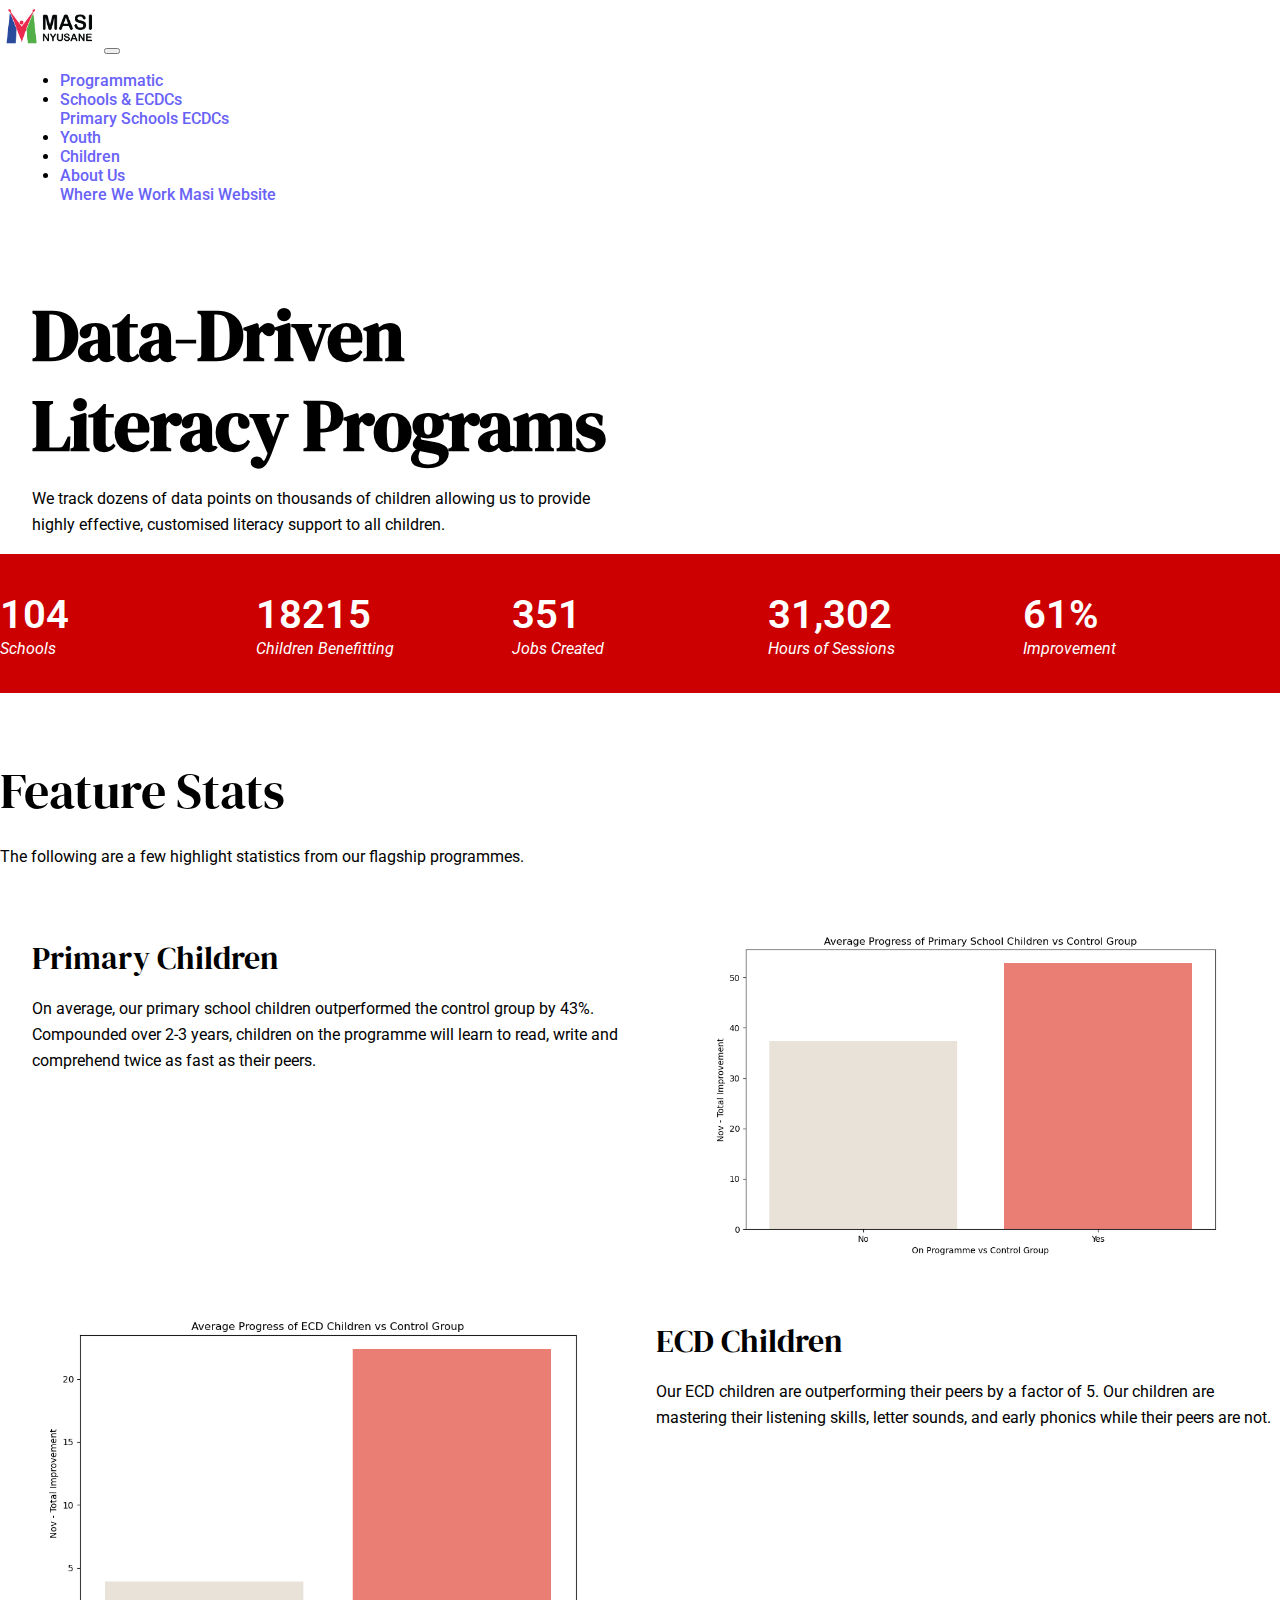
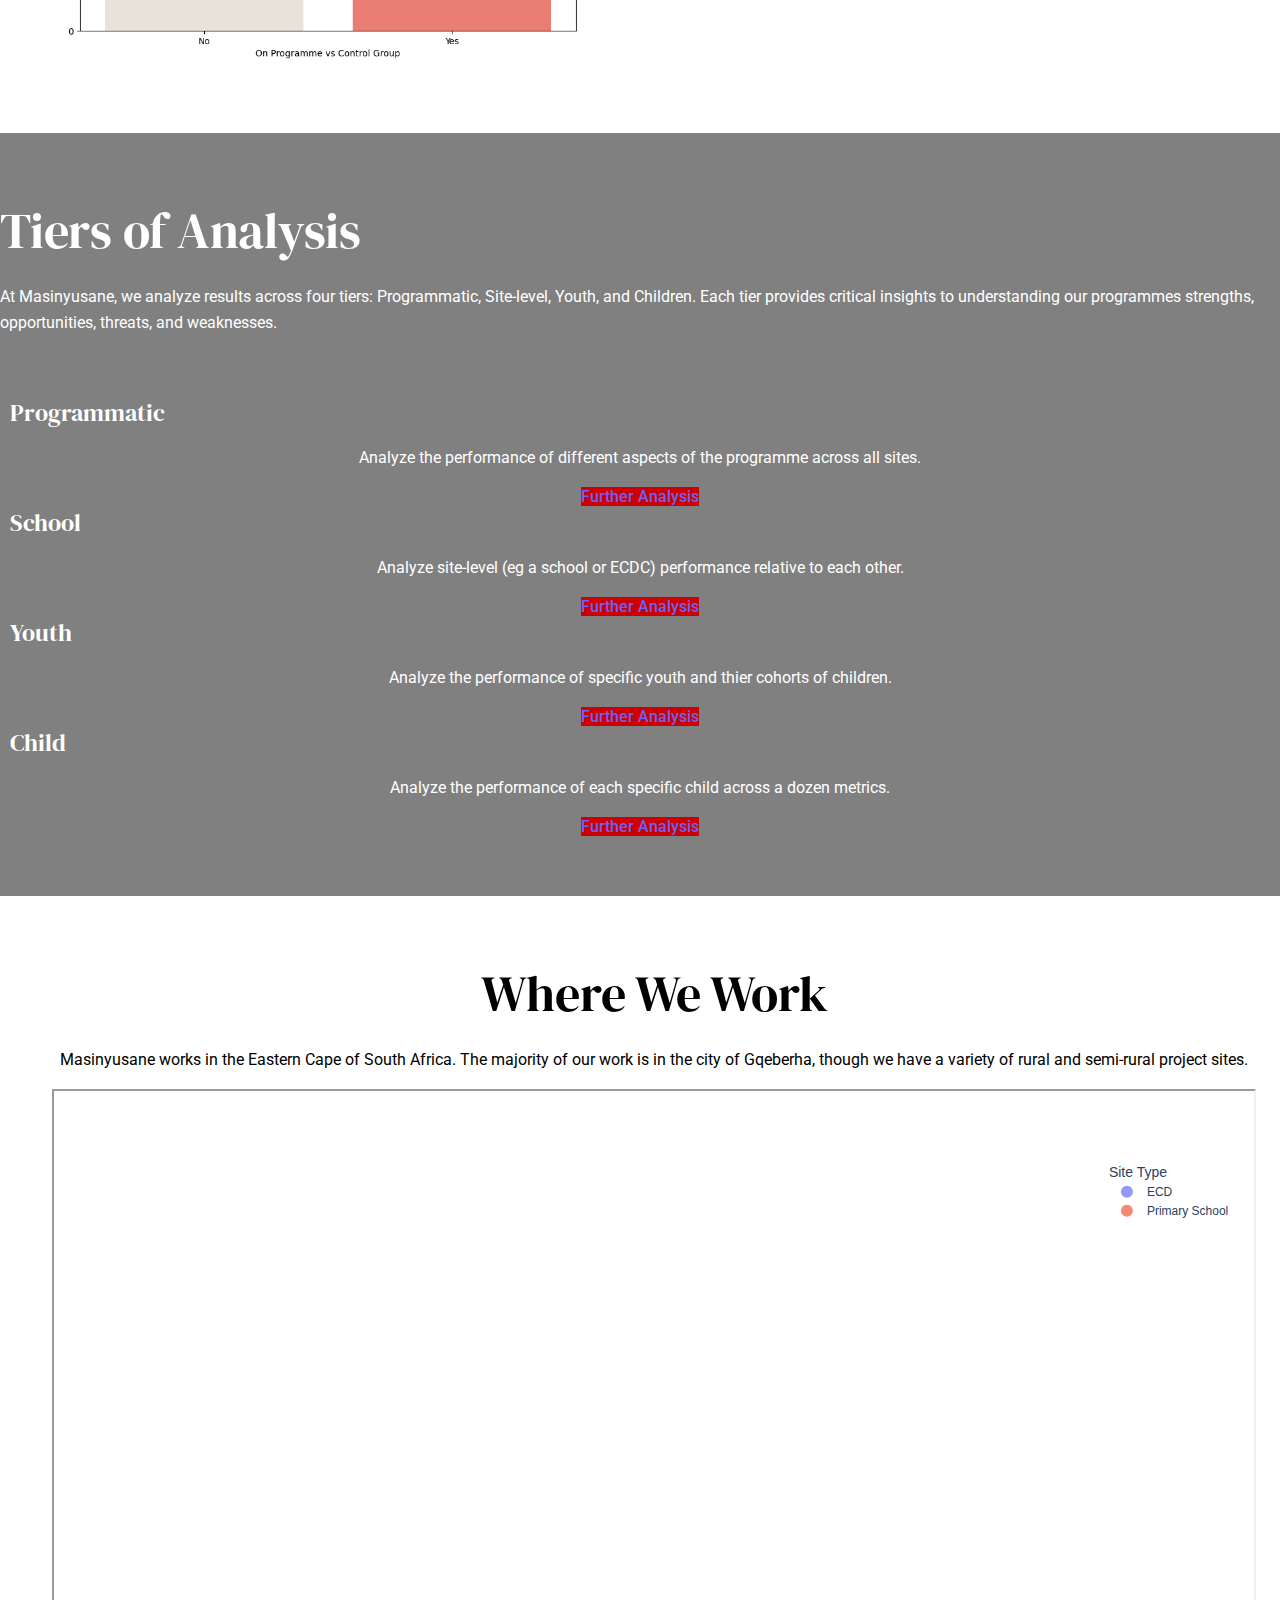
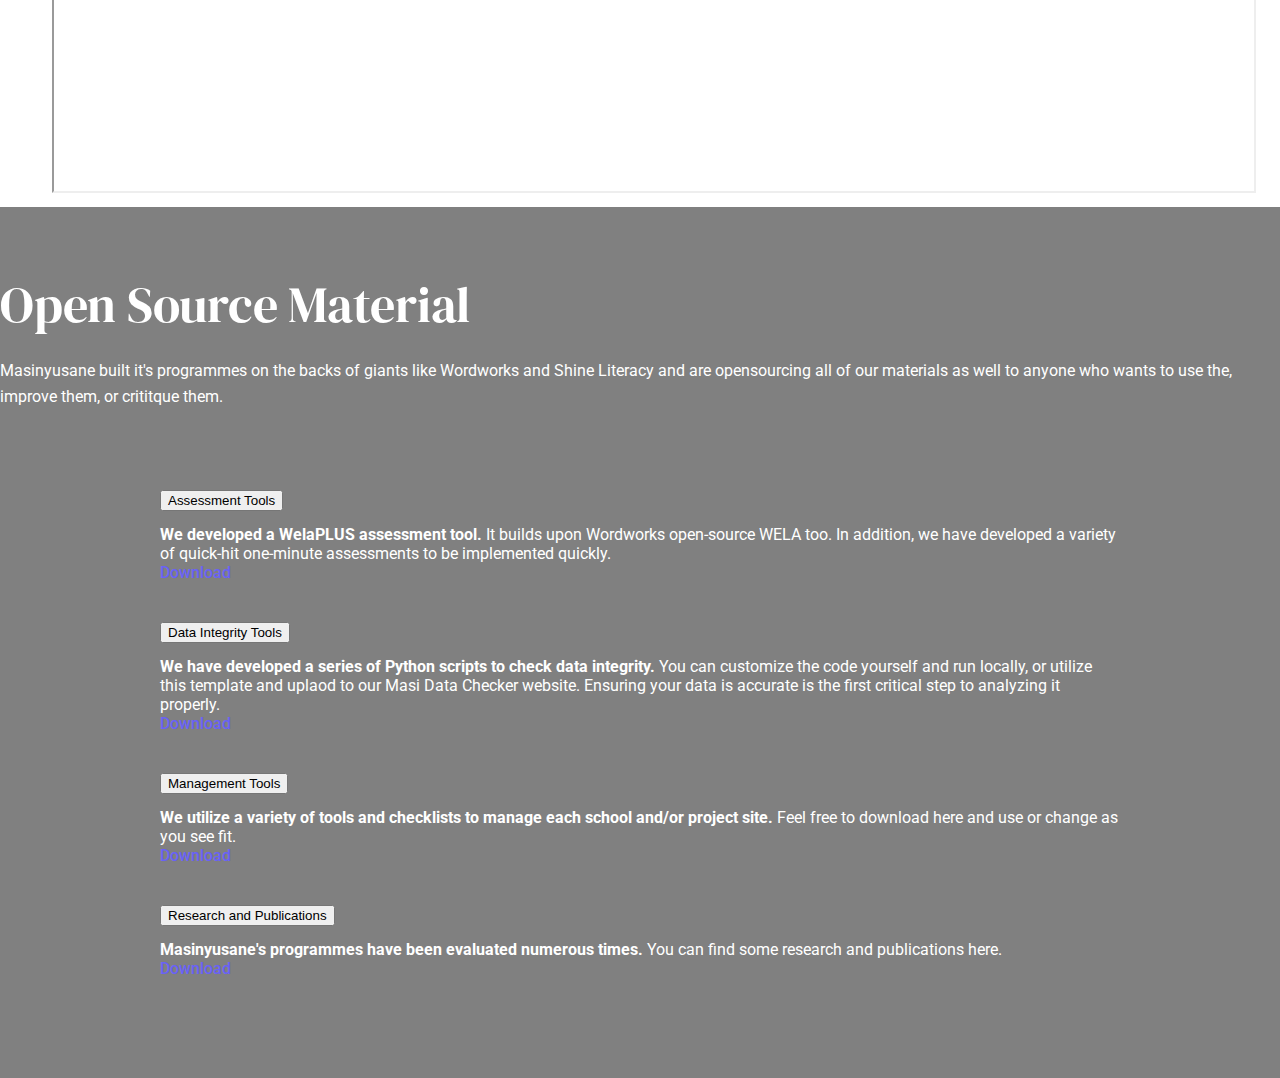
==== commit 65f2ef32: "added opensource and map sections. upgraded others." ====
--- a/index.html
+++ b/index.html
@@ -19,17 +19,67 @@
     <title>Masi Stats</title>
   </head>
   <body>
-    <nav class="navbar">
-      <img src="static/Masi Logo Colour.png" alt="logo" />
-      <ul class="menu">
-        <li><a href="index.html">Home</a></li>
-        <li><a href="primary.html">Primary Schools</a></li>
-        <li><a href="ecdc.html">ECDCs</a></li>
-        <li><a href="youth.html">Literacy Coaches</a></li>
-        <li><a href="children.html">Children</a></li>
-        <li><a href="map.html">Where We Work</a></li>
-      </ul>
-    </nav>
+    <!-- NAVBAR -->
+    <nav class="navbar sticky-top navbar-expand-lg bg-body-tertiary">
+      <div class="container-fluid justify-content-between">
+        <a class="navbar-brand" href="#">
+          <img id="nav-img" src="static/Masinyusne Logo Colour.png" />
+        </a>
+    
+        <button class="navbar-toggler" type="button" data-bs-toggle="collapse" data-bs-target="#navbarColor04" aria-controls="navbarColor04" aria-expanded="false" aria-label="Toggle navigation">
+          <span class="navbar-toggler-icon"></span>
+        </button>
+    
+        <div class="collapse navbar-collapse justify-content-center" id="navbarColor04">
+          <ul class="navbar-nav">
+
+          <li class="nav-item">
+            <a class="nav-link" href="primary.html">Programmatic</a>
+          </li>
+          <li class="nav-item dropdown">
+            <a
+              class="nav-link dropdown-toggle"
+              data-bs-toggle="dropdown"
+              href="#"
+              role="button"
+              aria-haspopup="true"
+              aria-expanded="false"
+              >Schools & ECDCs</a
+            >
+            <div class="dropdown-menu">
+              <a class="dropdown-item" href="#">Primary Schools</a>
+              <a class="dropdown-item" href="#">ECDCs</a>
+            </div>
+          </li>
+            <li class="nav-item">
+              <a class="nav-link" href="youth.html">Youth</a>
+            </li>
+            <li class="nav-item">
+              <a class="nav-link" href="children.html">Children</a>
+            </li>
+            <li class="nav-item dropdown">
+              <a
+                class="nav-link dropdown-toggle"
+                data-bs-toggle="dropdown"
+                href="#"
+                role="button"
+                aria-haspopup="true"
+                aria-expanded="false"
+                >About Us</a
+              >
+              <div class="dropdown-menu">
+                <a class="dropdown-item" href="map.html">Where We Work</a>
+                <a class="dropdown-item" href="https://www.masinyusane.org">Masi Website</a>
+              </div>
+            </li>
+            
+
+        </ul>
+
+        </form>
+      </div>
+    </div>
+  </nav>
 
     <div class="section-container">
       <div class="hero">
@@ -133,81 +183,6 @@
       <!--end container-->
     </div>
     <!--end stats-bar -->
-    <!-- FOUR TIERS ANALYSIS SECTION -->
-    <div class="section-grey">
-      <div class="container analysis-section">
-        <!--begin row-->
-        <div class="row margin-bottom-50">
-          <!--begin col-md-12-->
-          <div class="col text-center">
-            <h2 class="section-title">Tiers of Analysis</h2>
-
-            <div class="separator_wrapper">
-              <i class="icon icon-star-two blue"></i>
-            </div>
-
-            <p class="section-subtitle">
-              At Masinyusane, we analyze results across four tiers:
-              Programmatic, Site-level, Youth, and Children. Each tier provides
-              critical insights to understanding our programmes strengths,
-              opportunities, threats, and weaknesses.
-            </p>
-          </div>
-          <!--end col-md-12-->
-        </div>
-        <!--end row-->
-        <div class="row cards">
-          <div class="col-lg-3 col-md-6">
-            <div class="card">
-              <div class="card-body">
-                <h5 class="card-title text-center">Programmatic</h5>
-                <p class="card-text">
-                  Analyze the performance of different aspects of the programme
-                  across all sites.
-                </p>
-                <a href="#" class="btn btn-primary">Further Analysis</a>
-              </div>
-            </div>
-          </div>
-          <div class="col-lg-3 col-md-6">
-            <div class="card">
-              <div class="card-body">
-                <h5 class="card-title text-center">School</h5>
-                <p class="card-text">
-                  Analyze site-level (eg a school) performance relative to each
-                  other.
-                </p>
-                <a href="#" class="btn btn-primary">Further Analysis</a>
-              </div>
-            </div>
-          </div>
-          <div class="col-lg-3 col-md-6">
-            <div class="card">
-              <div class="card-body">
-                <h5 class="card-title text-center">Youth</h5>
-                <p class="card-text">
-                  Analyze the performance of specific youth and thier cohorts of
-                  children.
-                </p>
-                <a href="#" class="btn btn-primary">Further Analysis</a>
-              </div>
-            </div>
-          </div>
-          <div class="col-lg-3 col-md-6">
-            <div class="card">
-              <div class="card-body">
-                <h5 class="card-title text-center">Child</h5>
-                <p class="card-text">
-                  Analyze the performance of each specific child across a dozen
-                  metrics.
-                </p>
-                <a href="#" class="btn btn-primary">Further Analysis</a>
-              </div>
-            </div>
-          </div>
-        </div>
-      </div>
-    </div>
     <!-- PRIMARY SCHOOL CHILDREN CHART -->
     <div class="section-white">
       <div class="row margin-bottom-50">
@@ -266,5 +241,211 @@
         </div>
       </div>
     </div>
+
+    <!-- FOUR TIERS ANALYSIS SECTION -->
+    <div class="section-grey">
+      <div class="container analysis-section">
+        <!--begin row-->
+        <div class="row margin-bottom-50">
+          <!--begin col-md-12-->
+          <div class="col text-center">
+            <h2 class="section-title">Tiers of Analysis</h2>
+
+            <div class="separator_wrapper">
+              <i class="icon icon-star-two blue"></i>
+            </div>
+
+            <p class="section-subtitle">
+              At Masinyusane, we analyze results across four tiers:
+              Programmatic, Site-level, Youth, and Children. Each tier provides
+              critical insights to understanding our programmes strengths,
+              opportunities, threats, and weaknesses.
+            </p>
+          </div>
+          <!--end col-md-12-->
+        </div>
+        <!--end row-->
+        <div class="row cards">
+          <div class="col-lg-3 col-md-6">
+            <div class="card">
+              
+                <div class="card-header">
+                <h5 class="card-title text-center">Programmatic</h5></div>
+              
+                <div class="card-body">
+                <p class="card-text">
+                  Analyze the performance of different aspects of the programme
+                  across all sites.
+                </p>
+                <a href="#" class="btn btn-primary">Further Analysis</a>
+              </div>
+            </div>
+          </div>
+          <div class="col-lg-3 col-md-6">
+            <div class="card">
+              <div class="card-header">
+                <h5 class="card-title text-center">School</h5>
+              </div>
+              <div class="card-body">
+                
+                <p class="card-text">
+                  Analyze site-level (eg a school or ECDC) performance relative to each
+                  other.
+                </p>
+                <a href="#" class="btn btn-primary">Further Analysis</a>
+              </div>
+            </div>
+          </div>
+          <div class="col-lg-3 col-md-6">
+            <div class="card">
+              <div class="card-header"><h5 class="card-title text-center">Youth</h5></div>
+                <div class="card-body">
+                <p class="card-text">
+                  Analyze the performance of specific youth and thier cohorts of
+                  children.
+                </p>
+                <a href="#" class="btn btn-primary">Further Analysis</a>
+              </div>
+            </div>
+          </div>
+          <div class="col-lg-3 col-md-6">
+            <div class="card">
+              <div class="card-header"><h5 class="card-title text-center">Child</h5></div>
+              <div class="card-body">
+                
+                <p class="card-text">
+                  Analyze the performance of each specific child across a dozen
+                  metrics.
+                </p>
+                <a href="#" class="btn btn-primary">Further Analysis</a>
+              </div>
+            </div>
+          </div>
+        </div>
+      </div>
+    </div>
+        <!-- WHERE WE WORK -->
+        <div class="section-white  map-section">
+          <div class="container">
+            <div class="section-container">
+              <!--begin row-->
+              <div class="row margin-bottom-30">
+                <!--begin col-md-12-->
+                <div class="col-md-12 text-center">
+                  <h2 class="section-title">Where We Work</h2>
+    
+                  <div class="separator_wrapper">
+                    <i class="icon icon-star-two red"></i>
+                  </div>
+    
+                  <p class="section-subtitle">
+Masinyusane works in the Eastern Cape of South Africa. The majority of our work is in the city of Gqeberha, though we have a variety of rural and semi-rural project sites.                </div>
+                <!--end col-md-12-->
+              </div>
+              <!--end row-->
+        
+              <iframe
+                src="static/masi_map_light.html"
+                width="1200"
+                height="700"
+              ></iframe>
+    
+    
+            </div>
+          </div>
+        </div>
+        <!--OPEN SOURCE SECTION-->
+        <section id="opensource">
+          <!--begin section-white-->
+          <div class="section-grey small-padding-bottom">
+            <!--begin container-->
+            <div class="container">
+              <!--begin row-->
+              <div class="row margin-bottom-30">
+                <!--begin col-md-12-->
+                <div class="col-md-12 text-center">
+                  <h2 class="section-title">Open Source Material</h2>
+    
+                  <div class="separator_wrapper">
+                    <i class="icon icon-star-two red"></i>
+                  </div>
+    
+                  <p class="section-subtitle">
+Masinyusane built it's programmes on the backs of giants like Wordworks and Shine Literacy and are opensourcing all of our materials as well to anyone who wants to use the, improve them, or crititque them.                </p>
+                </div>
+                <!--end col-md-12-->
+              </div>
+              <!--end row-->
+    
+              <div class="row accordian-row">
+                <div class="accordion" id="accordion">
+                  <div class="accordion-item">
+                    <h2 class="accordion-header">
+                      <button class="accordion-button" type="button" data-bs-toggle="collapse" data-bs-target="#collapseOne" aria-expanded="false" aria-controls="collapseOne">
+                        Assessment Tools
+                      </button>
+                    </h2>
+                    <div id="collapseOne" class="accordion-collapse collapse show" data-bs-parent="#accordionExample">
+                      <div class="accordion-body">
+                        <strong> We developed a WelaPLUS assessment tool.</strong> It builds upon Wordworks open-source WELA too. In addition, we have developed a variety of quick-hit one-minute assessments to be implemented quickly.
+                       <br> <a class="btn btn-danger btn-accordian" href="">Download</a>
+                      </div>
+                    </div>
+                  </div>
+                  <div class="accordion-item">
+                    <h2 class="accordion-header">
+                      <button class="accordion-button collapsed" type="button" data-bs-toggle="collapse" data-bs-target="#collapseTwo" aria-expanded="false" aria-controls="collapseTwo">
+                        Data Integrity Tools
+                      </button>
+                    </h2>
+                    <div id="collapseTwo" class="accordion-collapse collapse" data-bs-parent="#accordionExample">
+                      <div class="accordion-body">
+                        <strong>We have developed a series of Python scripts to check data integrity.</strong> You can customize the code yourself and run locally, or utilize this template and uplaod to our Masi Data Checker website. Ensuring your data is accurate is the first critical step to analyzing it properly.
+                        <br><a class="btn btn-danger btn-accordian" href="">Download</a>
+                      </div>
+                    </div>
+                  </div>
+                  <div class="accordion-item">
+                    <h2 class="accordion-header">
+                      <button class="accordion-button collapsed" type="button" data-bs-toggle="collapse" data-bs-target="#collapseThree" aria-expanded="false" aria-controls="collapseThree">
+                        Management Tools
+                      </button>
+                    </h2>
+                    <div id="collapseThree" class="accordion-collapse collapse" data-bs-parent="#accordionExample">
+                      <div class="accordion-body">
+                        <strong>We utilize a variety of tools and checklists to manage each school and/or project site.</strong> Feel free to download here and use or change as you see fit.
+                        <br><a class="btn btn-danger btn-accordian" href="">Download</a>
+                      </div>
+                    </div>
+                  </div>
+                  <div class="accordion-item">
+                    <h2 class="accordion-header">
+                      <button class="accordion-button collapsed" type="button" data-bs-toggle="collapse" data-bs-target="#collapseFour" aria-expanded="false" aria-controls="collapseFour">
+                        Research and Publications
+                      </button>
+                    </h2>
+                    <div id="collapseFour" class="accordion-collapse collapse" data-bs-parent="#accordionExample">
+                      <div class="accordion-body">
+                        <strong>Masinyusane's programmes have been evaluated numerous times.</strong> You can find some research and publications here.
+                        <br><a class="btn btn-danger btn-accordian" href="">Download</a>
+                      </div>
+                    </div>
+                  </div>
+                </div>
+                <!--end col-sm-4-->
+              </div>
+            </div>
+            <!--end container-->
+          </div>
+          <!--end section-white-->
+        </section>
+        <!--end opensource-->
+
+    <script
+    src="https://cdn.jsdelivr.net/npm/bootstrap@5.3.2/dist/js/bootstrap.bundle.min.js"
+    integrity="sha384-C6RzsynM9kWDrMNeT87bh95OGNyZPhcTNXj1NW7RuBCsyN/o0jlpcV8Qyq46cDfL"
+    crossorigin="anonymous"
+  ></script>
+  
   </body>
 </html>
--- a/styles.css
+++ b/styles.css
@@ -7,7 +7,7 @@
     --text-dark: #000;
     --text-light: #fff;
     --text-grey: #adbdcc;
-    --body-font: 'DM Sans', sans-serif;
+    --body-font: 'Roboto', sans-serif;
     --heading-font: 'DM Serif Display', serif;
     --h1-size: 94px;
     --h1-height: 108px;
@@ -368,6 +368,10 @@
     box-shadow: var(--standard-box-shadow);
 } */
 
+.navbar-nav > li{
+    margin: 0 20px;
+}
+
 /* STATS ON TOP */
 
 .stats{
@@ -383,6 +387,9 @@
     justify-content: center;
     align-items: center;
 }
+
+
+
 .stats .card-container{
     display: flex;
     
@@ -522,4 +529,35 @@
 	font-size:44px;
 	line-height:60px;
 	color:var(--zz-blue);
-}+}
+
+.card-body .btn {
+    background-color: var(--primary-red);
+    border-color: var(--primary-red);
+}
+
+.card-body .btn:hover {
+    opacity: 80%;
+}
+
+/* .accordian-row{
+    display: flex;
+    justify-content: center;
+
+} */
+
+.accordion {
+    margin: 40px auto;
+    width: 75%;
+
+}
+
+.btn-accordian {
+    width: 50%;
+    margin-top: 20px;
+}
+
+.map-section{
+    margin-bottom: 10px;
+    padding-bottom: 0px;
+}
